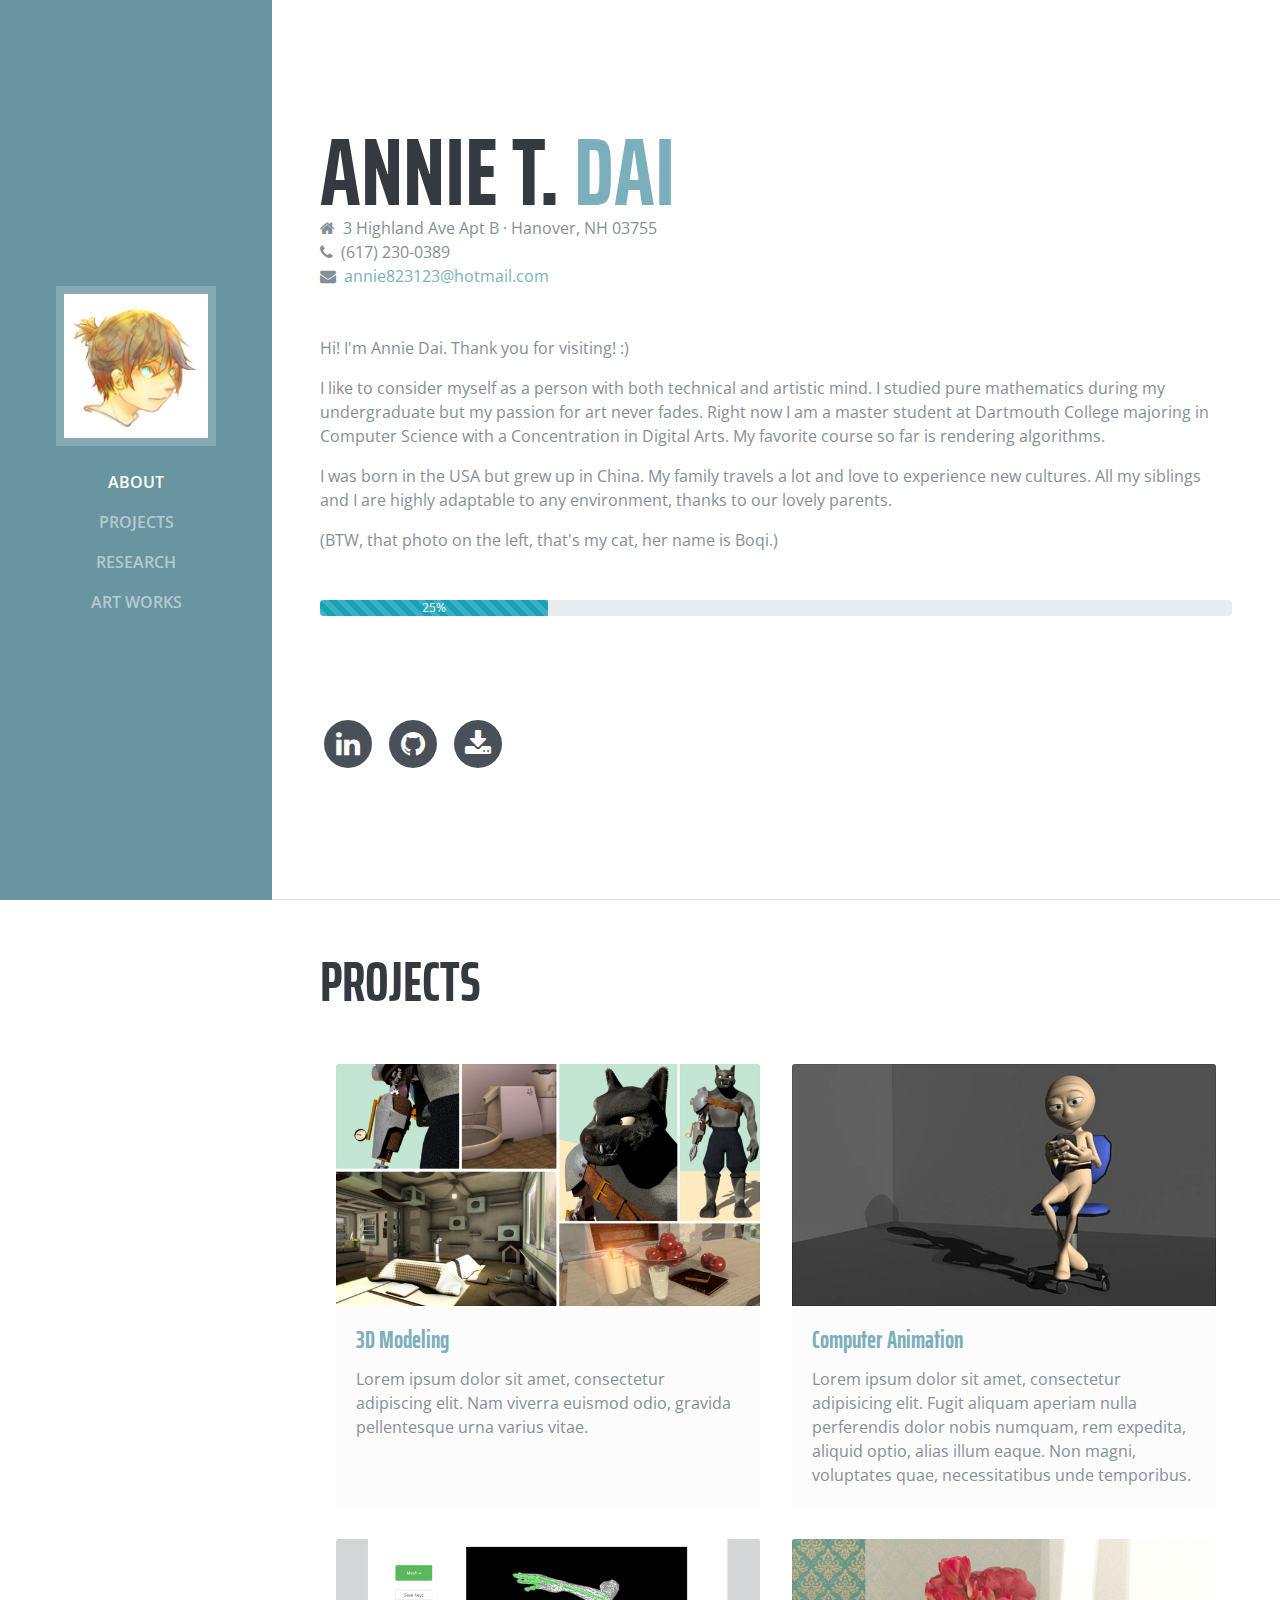
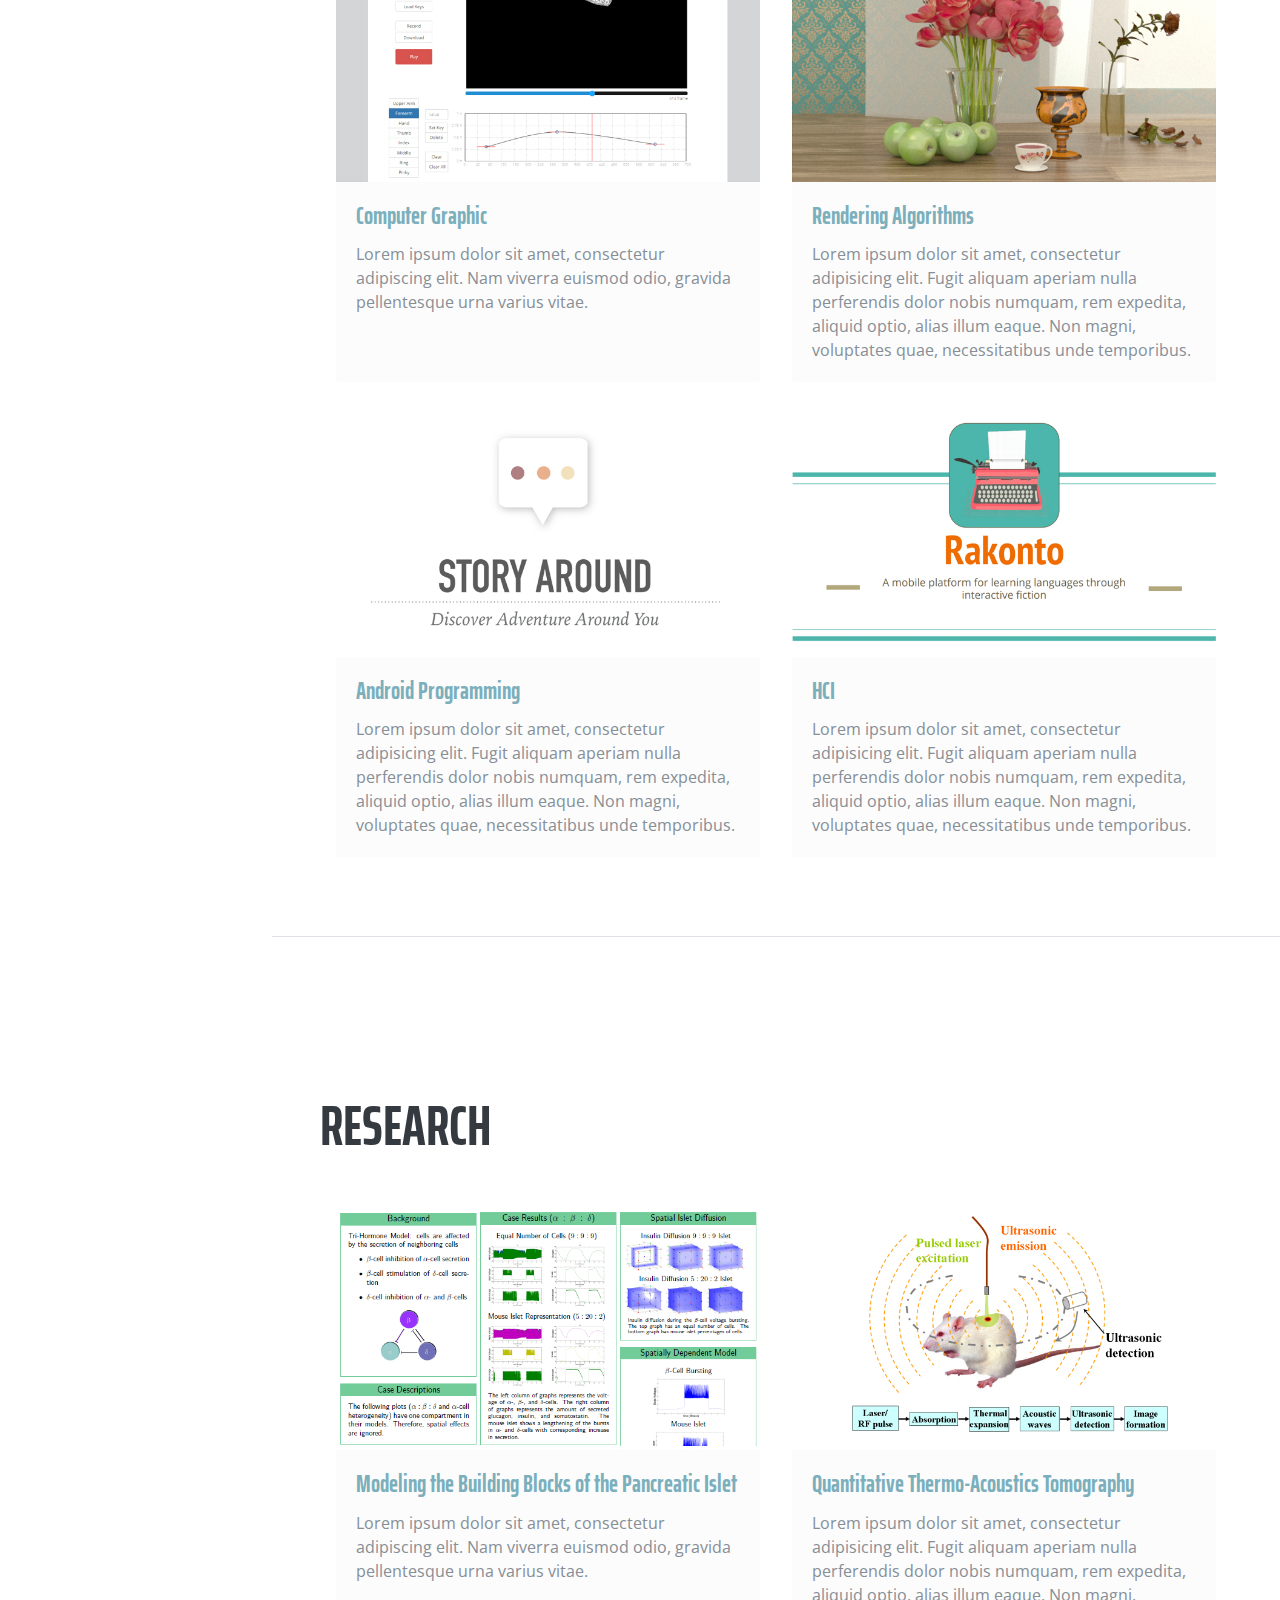
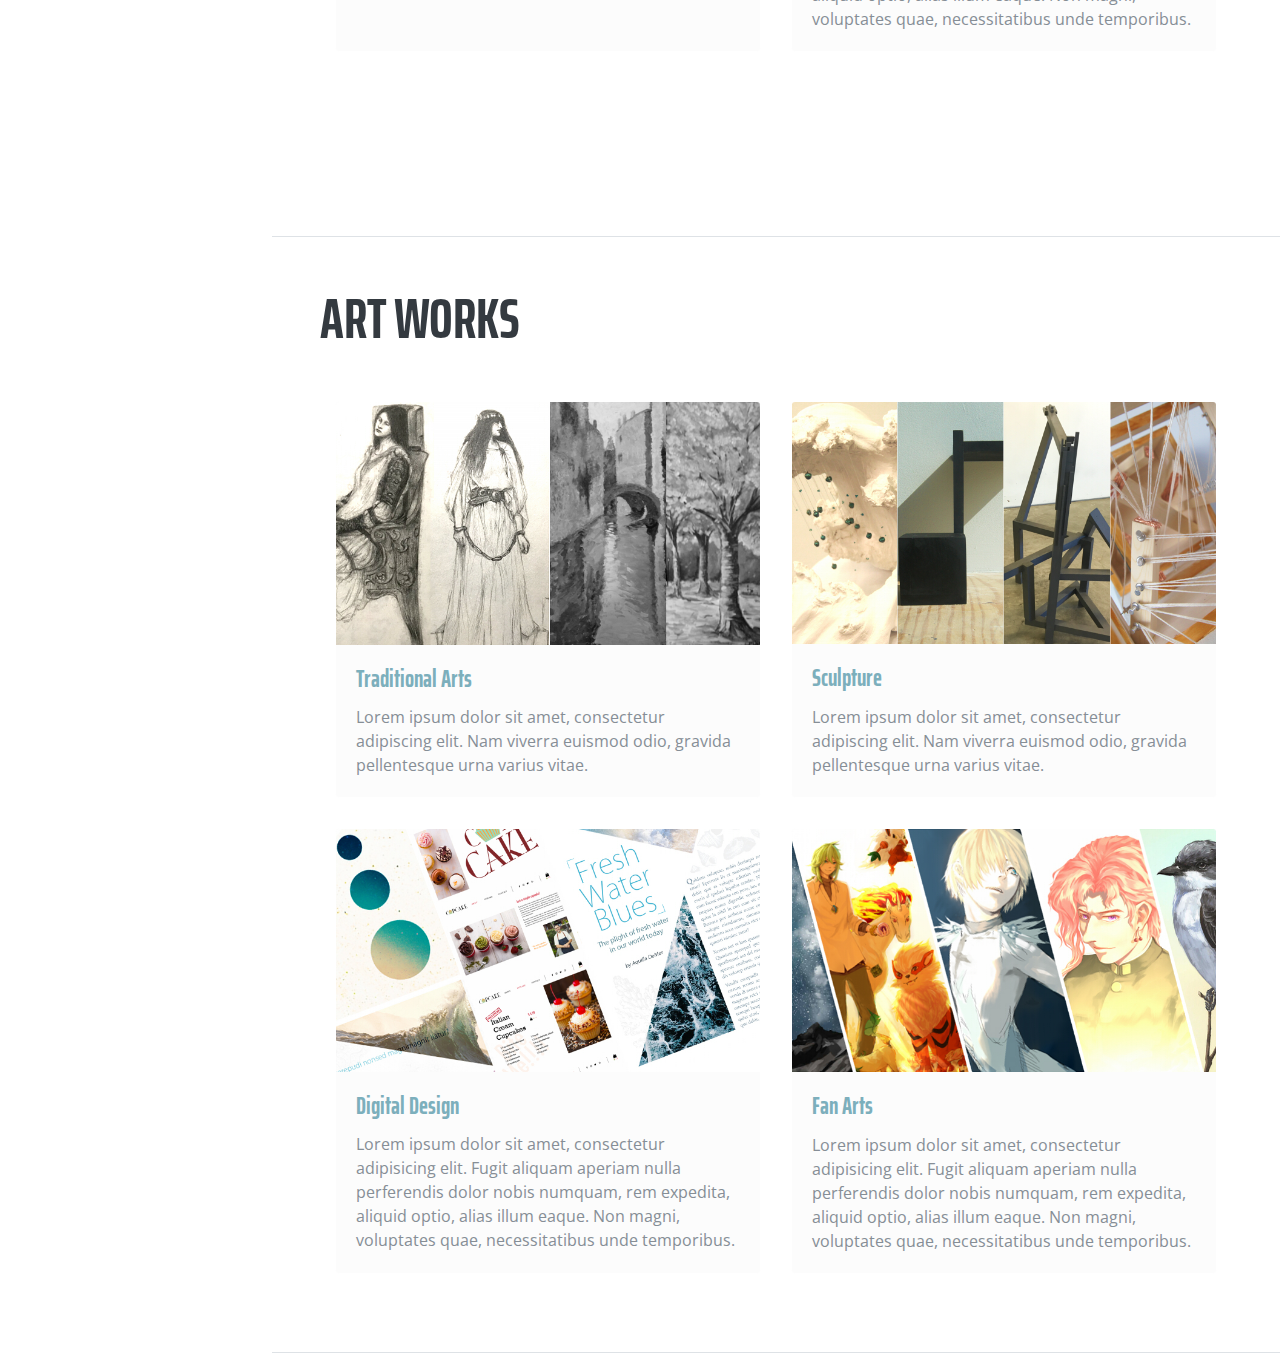
==== index.html @ 5b13e9e4 "self introduction" ====
<!DOCTYPE html>
<html lang="en">

  <head>

    <meta charset="utf-8">
    <meta name="viewport" content="width=device-width, initial-scale=1, shrink-to-fit=no">
    <meta name="description" content="">
    <meta name="author" content="">

    <title>Annie Tu Dai</title>

    <!-- Bootstrap core CSS -->
    <link href="vendor/bootstrap/css/bootstrap.min.css" rel="stylesheet">

    <!-- Custom fonts for this template -->
    <link href="https://fonts.googleapis.com/css?family=Saira+Extra+Condensed:100,200,300,400,500,600,700,800,900" rel="stylesheet">
    <link href="https://fonts.googleapis.com/css?family=Open+Sans:300,300i,400,400i,600,600i,700,700i,800,800i" rel="stylesheet">
    <link href="vendor/font-awesome/css/font-awesome.min.css" rel="stylesheet">
    <link href="vendor/devicons/css/devicons.min.css" rel="stylesheet">
    <link href="vendor/simple-line-icons/css/simple-line-icons.css" rel="stylesheet">

    <!-- Custom styles for this template -->
    <link href="css/resume.css" rel="stylesheet">

  </head>

  <body id="page-top">



<!-- sidebar nav -->
<nav class="navbar navbar-expand-lg navbar-dark bg-primary fixed-top" id="sideNav">
  <a class="navbar-brand js-scroll-trigger" href="#page-top">
    <span class="d-block d-lg-none">start</span>
    <span class="d-none d-lg-block">
      <img class="img-fluid img-profile mx-auto mb-2" src="img/profile.jpg" alt="">
    </span>
  </a>
  <button class="navbar-toggler" type="button" data-toggle="collapse" data-target="#navbarSupportedContent" aria-controls="navbarSupportedContent" aria-expanded="false" aria-label="Toggle navigation">
    <span class="navbar-toggler-icon"></span>
  </button>
  <div class="collapse navbar-collapse" id="navbarSupportedContent">
    <ul class="navbar-nav">
      <li class="nav-item">
        <a class="nav-link js-scroll-trigger" href="#about">About</a>
      </li>
      <li class="nav-item">
        <a class="nav-link js-scroll-trigger" href="#projects">Projects</a>
      </li>
      <li class="nav-item">
        <a class="nav-link js-scroll-trigger" href="#research">Research</a>
      </li>
      <li class="nav-item">
        <a class="nav-link js-scroll-trigger" href="#art">Art Works</a>
      </li>
    </ul>
  </div>
</nav>
<!-- sidebar nav END-->

<!-- main content -->
<div class="container-fluid p-0">

<!-- section 1: about  -->
  <section class="resume-section p-3 p-lg-5 d-flex d-column" id="about">
    <div class="my-auto">
      <h1 class="mb-0">ANNIE T.
        <span class="text-primary">DAI</span>
      </h1>
      <div class="mb-5">
        <div><span class="fa fa-home"></span>   &nbsp;<span>3 Highland Ave Apt B · Hanover, NH 03755</span></div>
        <div><span class="fa fa-phone"></span>   &nbsp;<span>(617) 230-0389</span></div>
        <div><span class="fa fa-envelope"></span>   &nbsp;<a href="mailto:annie823123@hotmail.com">annie823123@hotmail.com</a></div>
      </div>
      <p >
        Hi! I'm Annie Dai. Thank you for visiting! :)
      </p>
      <p >
        I like to consider myself as a person with both technical and artistic mind.  I studied pure mathematics during my undergraduate but my passion for art never fades. Right now I am a master student at Dartmouth College majoring in Computer Science with a Concentration in Digital Arts. My favorite course so far is rendering algorithms.
      </p>
      <p >
        I was born in the USA but grew up in China. My family travels a lot and love to experience new cultures. All my siblings and I are highly adaptable to any environment, thanks to our lovely parents. 
      </p>
      <p class="mb-5">
        (BTW, that photo on the left, that's my cat, her name is Boqi.)
      </p>

      <div class="progress" style="margin-bottom: 100px;">
          <div class="progress-bar bg-info progress-bar-striped" role="progressbar" style="width: 25%;" aria-valuenow="25" aria-valuemin="0" aria-valuemax="100">25%</div>
      </div>

      <ul class="list-inline list-social-icons mb-0">

        <li class="list-inline-item">
          <a href="https://www.linkedin.com/in/annie823">
            <span class="fa-stack fa-lg">
              <i class="fa fa-circle fa-stack-2x"></i>
              <i class="fa fa-linkedin fa-stack-1x fa-inverse"></i>
            </span>
          </a>
        </li>

        <li class="list-inline-item">
          <a href="https://github.com/annie823">
            <span class="fa-stack fa-lg">
              <i class="fa fa-circle fa-stack-2x"></i>
              <i class="fa fa-github fa-stack-1x fa-inverse"></i>
            </span>
          </a>
        </li>

        <li class="list-inline-item">
          <a href="file/resume.pdf">
            <span class="fa-stack fa-lg">
              <i class="fa fa-circle fa-stack-2x"></i>
              <i class="fa fa-download fa-stack-1x fa-inverse"></i>
            </span>
          </a>
        </li>

      </ul>
    </div>
  </section>
<!-- section 1: about END -->







<!-- section 2: projects -->
  <section class="resume-section p-3 p-lg-5 d-flex flex-column" id="projects">
    <div class="my-auto">
      <h2 class="mb-5">PROJECTS</h2>

        <!-- Page Content -->
        <div class="container">
          <div class="row">

            <div class="col-lg-6 portfolio-item">
              <div class="card h-100">
                <a href="#"><img class="card-img-top" src="img/project1.jpg" alt=""></a>
                <div class="card-body">
                  <h4 class="card-title">
                    <a href="#">3D Modeling</a>
                  </h4>
                  <p class="card-text">Lorem ipsum dolor sit amet, consectetur adipiscing elit. Nam viverra euismod odio, gravida pellentesque urna varius vitae.</p>
                </div>
              </div>
            </div>

            <div class="col-lg-6 portfolio-item">
              <div class="card h-100">
                <a href="#"><img class="card-img-top" src="img/project2.jpg" alt=""></a>
                <div class="card-body">
                  <h4 class="card-title">
                    <a href="#">Computer Animation</a>
                  </h4>
                  <p class="card-text">Lorem ipsum dolor sit amet, consectetur adipisicing elit. Fugit aliquam aperiam nulla perferendis dolor nobis numquam, rem expedita, aliquid optio, alias illum eaque. Non magni, voluptates quae, necessitatibus unde temporibus.</p>
                </div>
              </div>
            </div>

            <div class="col-lg-6 portfolio-item">
              <div class="card h-100">
                <a href="#"><img class="card-img-top" src="img/project3.jpg" alt=""></a>
                <div class="card-body">
                  <h4 class="card-title">
                    <a href="#">Computer Graphic</a>
                  </h4>
                  <p class="card-text">Lorem ipsum dolor sit amet, consectetur adipiscing elit. Nam viverra euismod odio, gravida pellentesque urna varius vitae.</p>
                </div>
              </div>
            </div>

            <div class="col-lg-6 portfolio-item">
              <div class="card h-100">
                <a href="#"><img class="card-img-top" src="img/project4.jpg" alt=""></a>
                <div class="card-body">
                  <h4 class="card-title">
                    <a href="#">Rendering Algorithms</a>
                  </h4>
                  <p class="card-text">Lorem ipsum dolor sit amet, consectetur adipisicing elit. Fugit aliquam aperiam nulla perferendis dolor nobis numquam, rem expedita, aliquid optio, alias illum eaque. Non magni, voluptates quae, necessitatibus unde temporibus.</p>
                </div>
              </div>
            </div>


            <div class="col-lg-6 portfolio-item">
              <div class="card h-100">
                <a href="#"><img class="card-img-top" src="img/project5.jpg" alt=""></a>
                <div class="card-body">
                  <h4 class="card-title">
                    <a href="#">Android Programming</a>
                  </h4>
                  <p class="card-text">Lorem ipsum dolor sit amet, consectetur adipisicing elit. Fugit aliquam aperiam nulla perferendis dolor nobis numquam, rem expedita, aliquid optio, alias illum eaque. Non magni, voluptates quae, necessitatibus unde temporibus.</p>
                </div>
              </div>
            </div>

            <div class="col-lg-6 portfolio-item">
              <div class="card h-100">
                <a href="#"><img class="card-img-top" src="img/project6.jpg" alt=""></a>
                <div class="card-body">
                  <h4 class="card-title">
                    <a href="#">HCI</a>
                  </h4>
                  <p class="card-text">Lorem ipsum dolor sit amet, consectetur adipisicing elit. Fugit aliquam aperiam nulla perferendis dolor nobis numquam, rem expedita, aliquid optio, alias illum eaque. Non magni, voluptates quae, necessitatibus unde temporibus.</p>
                </div>
              </div>
            </div>


          </div>
          <!-- /.row -->
        </div>
        <!-- /.container -->

    </div>
  </section>
<!-- section 2: projects END -->








<!-- section 3: research -->
  <section class="resume-section p-3 p-lg-5 d-flex flex-column" id="research">
    <div class="my-auto">
      <h2 class="mb-5">RESEARCH</h2>

        <!-- Page Content -->
        <div class="container">
          <div class="row">

            <div class="col-lg-6 portfolio-item">
              <div class="card h-100">
                <a href="#"><img class="card-img-top" src="img/research1.jpg" alt=""></a>
                <div class="card-body">
                  <h4 class="card-title">
                    <a href="#">Modeling the Building Blocks of the Pancreatic Islet</a>
                  </h4>
                  <p class="card-text">Lorem ipsum dolor sit amet, consectetur adipiscing elit. Nam viverra euismod odio, gravida pellentesque urna varius vitae.</p>
                </div>
              </div>
            </div>

            <div class="col-lg-6 portfolio-item">
              <div class="card h-100">
                <a href="#"><img class="card-img-top" src="img/research2.jpg" alt=""></a>
                <div class="card-body">
                  <h4 class="card-title">
                    <a href="#">Quantitative Thermo-Acoustics Tomography</a>
                  </h4>
                  <p class="card-text">Lorem ipsum dolor sit amet, consectetur adipisicing elit. Fugit aliquam aperiam nulla perferendis dolor nobis numquam, rem expedita, aliquid optio, alias illum eaque. Non magni, voluptates quae, necessitatibus unde temporibus.</p>
                </div>
              </div>
            </div>

          </div>
          <!-- /.row -->
        </div>
        <!-- /.container -->

    </div>
  </section>
<!-- section 3: research END -->




<!-- section 4: art -->
  <section class="resume-section p-3 p-lg-5 d-flex flex-column" id="art">
    <div class="my-auto">
      <h2 class="mb-5">ART WORKS</h2>

        <!-- Page Content -->
        <div class="container">
          <div class="row">

            <div class="col-lg-6 portfolio-item">
              <div class="card h-100">
                <a href="#"><img class="card-img-top" src="img/art1.jpg" alt=""></a>
                <div class="card-body">
                  <h4 class="card-title">
                    <a href="#">Traditional Arts</a>
                  </h4>
                  <p class="card-text">Lorem ipsum dolor sit amet, consectetur adipiscing elit. Nam viverra euismod odio, gravida pellentesque urna varius vitae.</p>
                </div>
              </div>
            </div>

            <div class="col-lg-6 portfolio-item">
              <div class="card h-100">
                <a href="#"><img class="card-img-top" src="img/art2.jpg" alt=""></a>
                <div class="card-body">
                  <h4 class="card-title">
                    <a href="#">Sculpture</a>
                  </h4>
                  <p class="card-text">Lorem ipsum dolor sit amet, consectetur adipiscing elit. Nam viverra euismod odio, gravida pellentesque urna varius vitae.</p>
                </div>
              </div>
            </div>

            <div class="col-lg-6 portfolio-item">
              <div class="card h-100">
                <a href="#"><img class="card-img-top" src="img/art3.jpg" alt=""></a>
                <div class="card-body">
                  <h4 class="card-title">
                    <a href="#">Digital Design</a>
                  </h4>
                  <p class="card-text">Lorem ipsum dolor sit amet, consectetur adipisicing elit. Fugit aliquam aperiam nulla perferendis dolor nobis numquam, rem expedita, aliquid optio, alias illum eaque. Non magni, voluptates quae, necessitatibus unde temporibus.</p>
                </div>
              </div>
            </div>

            <div class="col-lg-6 portfolio-item">
              <div class="card h-100">
                <a href="#"><img class="card-img-top" src="img/art4.jpg" alt=""></a>
                <div class="card-body">
                  <h4 class="card-title">
                    <a href="#">Fan Arts</a>
                  </h4>
                  <p class="card-text">Lorem ipsum dolor sit amet, consectetur adipisicing elit. Fugit aliquam aperiam nulla perferendis dolor nobis numquam, rem expedita, aliquid optio, alias illum eaque. Non magni, voluptates quae, necessitatibus unde temporibus.</p>
                </div>
              </div>
            </div>

          </div>
          <!-- /.row -->
        </div>
        <!-- /.container -->

    </div>
  </section>
<!-- section 4: art END -->






</div>
<!-- main content END -->

<!-- Bootstrap core JavaScript -->
<script src="vendor/jquery/jquery.min.js"></script>
<script src="vendor/bootstrap/js/bootstrap.bundle.min.js"></script>

<!-- Plugin JavaScript -->
<script src="vendor/jquery-easing/jquery.easing.min.js"></script>

<!-- Custom scripts for this template -->
<script src="js/resume.js"></script>

</body>

</html>
---- vendor/devicons/css/devicons.min.css ----
/*!
 *  Devicons 1.8.0 made by Theodore Vorillas / http://vorillaz.com 
 */
@font-face{font-family:devicons;src:url(../fonts/devicons.eot?xqxft6);src:url(../fonts/devicons.eot?#iefixxqxft6) format("embedded-opentype"),url(../fonts/devicons.woff?xqxft6) format("woff"),url(../fonts/devicons.ttf?xqxft6) format("truetype"),url(../fonts/devicons.svg?xqxft6#devicons) format("svg");font-weight:400;font-style:normal}.devicons{font-family:devicons;speak:none;font-style:normal;font-weight:400;font-variant:normal;text-transform:none;line-height:1;-webkit-font-smoothing:antialiased;-moz-osx-font-smoothing:grayscale}.devicons-git:before{content:"\e602"}.devicons-git_compare:before{content:"\e628"}.devicons-git_branch:before{content:"\e625"}.devicons-git_commit:before{content:"\e629"}.devicons-git_pull_request:before{content:"\e626"}.devicons-git_merge:before{content:"\e627"}.devicons-bitbucket:before{content:"\e603"}.devicons-github_alt:before{content:"\e608"}.devicons-github_badge:before{content:"\e609"}.devicons-github:before{content:"\e60a"}.devicons-github_full:before{content:"\e617"}.devicons-java:before{content:"\e638"}.devicons-ruby:before{content:"\e639"}.devicons-scala:before{content:"\e637"}.devicons-python:before{content:"\e63c"}.devicons-go:before{content:"\e624"}.devicons-ruby_on_rails:before{content:"\e63b"}.devicons-django:before{content:"\e61d"}.devicons-markdown:before{content:"\e63e"}.devicons-php:before{content:"\e63d"}.devicons-mysql:before{content:"\e604"}.devicons-streamline:before{content:"\e605"}.devicons-database:before{content:"\e606"}.devicons-laravel:before{content:"\e63f"}.devicons-javascript:before{content:"\e64e"}.devicons-angular:before{content:"\e653"}.devicons-backbone:before{content:"\e652"}.devicons-coffeescript:before{content:"\e651"}.devicons-jquery:before{content:"\e650"}.devicons-modernizr:before{content:"\e620"}.devicons-jquery_ui:before{content:"\e654"}.devicons-ember:before{content:"\e61b"}.devicons-dojo:before{content:"\e61c"}.devicons-nodejs:before{content:"\e619"}.devicons-nodejs_small:before{content:"\e618"}.devicons-javascript_shield:before{content:"\e64f"}.devicons-bootstrap:before{content:"\e647"}.devicons-sass:before{content:"\e64b"}.devicons-css3_full:before{content:"\e64a"}.devicons-css3:before{content:"\e649"}.devicons-html5:before{content:"\e636"}.devicons-html5_multimedia:before{content:"\e632"}.devicons-html5_device_access:before{content:"\e633"}.devicons-html5_3d_effects:before{content:"\e635"}.devicons-html5_connectivity:before{content:"\e634"}.devicons-ghost_small:before{content:"\e614"}.devicons-ghost:before{content:"\e61f"}.devicons-magento:before{content:"\e640"}.devicons-joomla:before{content:"\e641"}.devicons-jekyll_small:before{content:"\e60d"}.devicons-drupal:before{content:"\e642"}.devicons-wordpress:before{content:"\e60b"}.devicons-grunt:before{content:"\e64c"}.devicons-bower:before{content:"\e64d"}.devicons-npm:before{content:"\e61e"}.devicons-yahoo_small:before{content:"\e62b"}.devicons-yahoo:before{content:"\e615"}.devicons-bing_small:before{content:"\e600"}.devicons-windows:before{content:"\e60f"}.devicons-linux:before{content:"\e612"}.devicons-ubuntu:before{content:"\e63a"}.devicons-android:before{content:"\e60e"}.devicons-apple:before{content:"\e611"}.devicons-appstore:before{content:"\e613"}.devicons-phonegap:before{content:"\e630"}.devicons-blackberry:before{content:"\e623"}.devicons-stackoverflow:before{content:"\e610"}.devicons-techcrunch:before{content:"\e62c"}.devicons-codrops:before{content:"\e62f"}.devicons-css_tricks:before{content:"\e601"}.devicons-smashing_magazine:before{content:"\e62d"}.devicons-netmagazine:before{content:"\e62e"}.devicons-codepen:before{content:"\e616"}.devicons-cssdeck:before{content:"\e62a"}.devicons-hackernews:before{content:"\e61a"}.devicons-dropbox:before{content:"\e607"}.devicons-google_drive:before{content:"\e631"}.devicons-visualstudio:before{content:"\e60c"}.devicons-unity_small:before{content:"\e621"}.devicons-raspberry_pi:before{content:"\e622"}.devicons-chrome:before{content:"\e643"}.devicons-ie:before{content:"\e644"}.devicons-firefox:before{content:"\e645"}.devicons-opera:before{content:"\e646"}.devicons-safari:before{content:"\e648"}.devicons-swift:before{content:"\e655"}.devicons-symfony:before{content:"\e656"}.devicons-symfony_badge:before{content:"\e657"}.devicons-less:before{content:"\e658"}.devicons-stylus:before{content:"\e659"}.devicons-trello:before{content:"\e65a"}.devicons-atlassian:before{content:"\e65b"}.devicons-jira:before{content:"\e65c"}.devicons-envato:before{content:"\e65d"}.devicons-snap_svg:before{content:"\e65e"}.devicons-raphael:before{content:"\e65f"}.devicons-google_analytics:before{content:"\e660"}.devicons-compass:before{content:"\e661"}.devicons-onedrive:before{content:"\e662"}.devicons-gulp:before{content:"\e663"}.devicons-atom:before{content:"\e664"}.devicons-cisco:before{content:"\e665"}.devicons-nancy:before{content:"\e666"}.devicons-clojure:before{content:"\e668"}.devicons-clojure_alt:before{content:"\e66a"}.devicons-perl:before{content:"\e669"}.devicons-celluloid:before{content:"\e66b"}.devicons-w3c:before{content:"\e66c"}.devicons-redis:before{content:"\e66d"}.devicons-postgresql:before{content:"\e66e"}.devicons-webplatform:before{content:"\e66f"}.devicons-jenkins:before{content:"\e667"}.devicons-requirejs:before{content:"\e670"}.devicons-opensource:before{content:"\e671"}.devicons-typo3:before{content:"\e672"}.devicons-uikit:before{content:"\e673"}.devicons-doctrine:before{content:"\e674"}.devicons-groovy:before{content:"\e675"}.devicons-nginx:before{content:"\e676"}.devicons-haskell:before{content:"\e677"}.devicons-zend:before{content:"\e678"}.devicons-gnu:before{content:"\e679"}.devicons-yeoman:before{content:"\e67a"}.devicons-heroku:before{content:"\e67b"}.devicons-debian:before{content:"\e67d"}.devicons-travis:before{content:"\e67e"}.devicons-dotnet:before{content:"\e67f"}.devicons-codeigniter:before{content:"\e680"}.devicons-javascript_badge:before{content:"\e681"}.devicons-yii:before{content:"\e682"}.devicons-msql_server:before{content:"\e67c"}.devicons-composer:before{content:"\e683"}.devicons-krakenjs_badge:before{content:"\e684"}.devicons-krakenjs:before{content:"\e685"}.devicons-mozilla:before{content:"\e686"}.devicons-firebase:before{content:"\e687"}.devicons-sizzlejs:before{content:"\e688"}.devicons-creativecommons:before{content:"\e689"}.devicons-creativecommons_badge:before{content:"\e68a"}.devicons-mitlicence:before{content:"\e68b"}.devicons-senchatouch:before{content:"\e68c"}.devicons-bugsense:before{content:"\e68d"}.devicons-extjs:before{content:"\e68e"}.devicons-mootools_badge:before{content:"\e68f"}.devicons-mootools:before{content:"\e690"}.devicons-ruby_rough:before{content:"\e691"}.devicons-komodo:before{content:"\e692"}.devicons-coda:before{content:"\e693"}.devicons-bintray:before{content:"\e694"}.devicons-terminal:before{content:"\e695"}.devicons-code:before{content:"\e696"}.devicons-responsive:before{content:"\e697"}.devicons-dart:before{content:"\e698"}.devicons-aptana:before{content:"\e699"}.devicons-mailchimp:before{content:"\e69a"}.devicons-netbeans:before{content:"\e69b"}.devicons-dreamweaver:before{content:"\e69c"}.devicons-brackets:before{content:"\e69d"}.devicons-eclipse:before{content:"\e69e"}.devicons-cloud9:before{content:"\e69f"}.devicons-scrum:before{content:"\e6a0"}.devicons-prolog:before{content:"\e6a1"}.devicons-terminal_badge:before{content:"\e6a2"}.devicons-code_badge:before{content:"\e6a3"}.devicons-mongodb:before{content:"\e6a4"}.devicons-meteor:before{content:"\e6a5"}.devicons-meteorfull:before{content:"\e6a6"}.devicons-fsharp:before{content:"\e6a7"}.devicons-rust:before{content:"\e6a8"}.devicons-ionic:before{content:"\e6a9"}.devicons-sublime:before{content:"\e6aa"}.devicons-appcelerator:before{content:"\e6ab"}.devicons-asterisk:before{content:"\e6ac"}.devicons-aws:before{content:"\e6ad"}.devicons-digital-ocean:before{content:"\e6ae"}.devicons-dlang:before{content:"\e6af"}.devicons-docker:before{content:"\e6b0"}.devicons-erlang:before{content:"\e6b1"}.devicons-google-cloud-platform:before{content:"\e6b2"}.devicons-grails:before{content:"\e6b3"}.devicons-illustrator:before{content:"\e6b4"}.devicons-intellij:before{content:"\e6b5"}.devicons-materializecss:before{content:"\e6b6"}.devicons-openshift:before{content:"\e6b7"}.devicons-photoshop:before{content:"\e6b8"}.devicons-rackspace:before{content:"\e6b9"}.devicons-react:before{content:"\e6ba"}.devicons-redhat:before{content:"\e6bb"}.devicons-scriptcs:before{content:"\e6bc"}.devicons-sqllite:before{content:"\e6c4"}.devicons-vim:before{content:"\e6c5"}
---- vendor/simple-line-icons/css/simple-line-icons.css ----
@font-face {
  font-family: 'simple-line-icons';
  src: url('../fonts/Simple-Line-Icons.eot?v=2.4.0');
  src: url('../fonts/Simple-Line-Icons.eot?v=2.4.0#iefix') format('embedded-opentype'), url('../fonts/Simple-Line-Icons.woff2?v=2.4.0') format('woff2'), url('../fonts/Simple-Line-Icons.ttf?v=2.4.0') format('truetype'), url('../fonts/Simple-Line-Icons.woff?v=2.4.0') format('woff'), url('../fonts/Simple-Line-Icons.svg?v=2.4.0#simple-line-icons') format('svg');
  font-weight: normal;
  font-style: normal;
}
/*
 Use the following CSS code if you want to have a class per icon.
 Instead of a list of all class selectors, you can use the generic [class*="icon-"] selector, but it's slower:
*/
.icon-user,
.icon-people,
.icon-user-female,
.icon-user-follow,
.icon-user-following,
.icon-user-unfollow,
.icon-login,
.icon-logout,
.icon-emotsmile,
.icon-phone,
.icon-call-end,
.icon-call-in,
.icon-call-out,
.icon-map,
.icon-location-pin,
.icon-direction,
.icon-directions,
.icon-compass,
.icon-layers,
.icon-menu,
.icon-list,
.icon-options-vertical,
.icon-options,
.icon-arrow-down,
.icon-arrow-left,
.icon-arrow-right,
.icon-arrow-up,
.icon-arrow-up-circle,
.icon-arrow-left-circle,
.icon-arrow-right-circle,
.icon-arrow-down-circle,
.icon-check,
.icon-clock,
.icon-plus,
.icon-minus,
.icon-close,
.icon-event,
.icon-exclamation,
.icon-organization,
.icon-trophy,
.icon-screen-smartphone,
.icon-screen-desktop,
.icon-plane,
.icon-notebook,
.icon-mustache,
.icon-mouse,
.icon-magnet,
.icon-energy,
.icon-disc,
.icon-cursor,
.icon-cursor-move,
.icon-crop,
.icon-chemistry,
.icon-speedometer,
.icon-shield,
.icon-screen-tablet,
.icon-magic-wand,
.icon-hourglass,
.icon-graduation,
.icon-ghost,
.icon-game-controller,
.icon-fire,
.icon-eyeglass,
.icon-envelope-open,
.icon-envelope-letter,
.icon-bell,
.icon-badge,
.icon-anchor,
.icon-wallet,
.icon-vector,
.icon-speech,
.icon-puzzle,
.icon-printer,
.icon-present,
.icon-playlist,
.icon-pin,
.icon-picture,
.icon-handbag,
.icon-globe-alt,
.icon-globe,
.icon-folder-alt,
.icon-folder,
.icon-film,
.icon-feed,
.icon-drop,
.icon-drawer,
.icon-docs,
.icon-doc,
.icon-diamond,
.icon-cup,
.icon-calculator,
.icon-bubbles,
.icon-briefcase,
.icon-book-open,
.icon-basket-loaded,
.icon-basket,
.icon-bag,
.icon-action-undo,
.icon-action-redo,
.icon-wrench,
.icon-umbrella,
.icon-trash,
.icon-tag,
.icon-support,
.icon-frame,
.icon-size-fullscreen,
.icon-size-actual,
.icon-shuffle,
.icon-share-alt,
.icon-share,
.icon-rocket,
.icon-question,
.icon-pie-chart,
.icon-pencil,
.icon-note,
.icon-loop,
.icon-home,
.icon-grid,
.icon-graph,
.icon-microphone,
.icon-music-tone-alt,
.icon-music-tone,
.icon-earphones-alt,
.icon-earphones,
.icon-equalizer,
.icon-like,
.icon-dislike,
.icon-control-start,
.icon-control-rewind,
.icon-control-play,
.icon-control-pause,
.icon-control-forward,
.icon-control-end,
.icon-volume-1,
.icon-volume-2,
.icon-volume-off,
.icon-calendar,
.icon-bulb,
.icon-chart,
.icon-ban,
.icon-bubble,
.icon-camrecorder,
.icon-camera,
.icon-cloud-download,
.icon-cloud-upload,
.icon-envelope,
.icon-eye,
.icon-flag,
.icon-heart,
.icon-info,
.icon-key,
.icon-link,
.icon-lock,
.icon-lock-open,
.icon-magnifier,
.icon-magnifier-add,
.icon-magnifier-remove,
.icon-paper-clip,
.icon-paper-plane,
.icon-power,
.icon-refresh,
.icon-reload,
.icon-settings,
.icon-star,
.icon-symbol-female,
.icon-symbol-male,
.icon-target,
.icon-credit-card,
.icon-paypal,
.icon-social-tumblr,
.icon-social-twitter,
.icon-social-facebook,
.icon-social-instagram,
.icon-social-linkedin,
.icon-social-pinterest,
.icon-social-github,
.icon-social-google,
.icon-social-reddit,
.icon-social-skype,
.icon-social-dribbble,
.icon-social-behance,
.icon-social-foursqare,
.icon-social-soundcloud,
.icon-social-spotify,
.icon-social-stumbleupon,
.icon-social-youtube,
.icon-social-dropbox,
.icon-social-vkontakte,
.icon-social-steam {
  font-family: 'simple-line-icons';
  speak: none;
  font-style: normal;
  font-weight: normal;
  font-variant: normal;
  text-transform: none;
  line-height: 1;
  /* Better Font Rendering =========== */
  -webkit-font-smoothing: antialiased;
  -moz-osx-font-smoothing: grayscale;
}
.icon-user:before {
  content: "\e005";
}
.icon-people:before {
  content: "\e001";
}
.icon-user-female:before {
  content: "\e000";
}
.icon-user-follow:before {
  content: "\e002";
}
.icon-user-following:before {
  content: "\e003";
}
.icon-user-unfollow:before {
  content: "\e004";
}
.icon-login:before {
  content: "\e066";
}
.icon-logout:before {
  content: "\e065";
}
.icon-emotsmile:before {
  content: "\e021";
}
.icon-phone:before {
  content: "\e600";
}
.icon-call-end:before {
  content: "\e048";
}
.icon-call-in:before {
  content: "\e047";
}
.icon-call-out:before {
  content: "\e046";
}
.icon-map:before {
  content: "\e033";
}
.icon-location-pin:before {
  content: "\e096";
}
.icon-direction:before {
  content: "\e042";
}
.icon-directions:before {
  content: "\e041";
}
.icon-compass:before {
  content: "\e045";
}
.icon-layers:before {
  content: "\e034";
}
.icon-menu:before {
  content: "\e601";
}
.icon-list:before {
  content: "\e067";
}
.icon-options-vertical:before {
  content: "\e602";
}
.icon-options:before {
  content: "\e603";
}
.icon-arrow-down:before {
  content: "\e604";
}
.icon-arrow-left:before {
  content: "\e605";
}
.icon-arrow-right:before {
  content: "\e606";
}
.icon-arrow-up:before {
  content: "\e607";
}
.icon-arrow-up-circle:before {
  content: "\e078";
}
.icon-arrow-left-circle:before {
  content: "\e07a";
}
.icon-arrow-right-circle:before {
  content: "\e079";
}
.icon-arrow-down-circle:before {
  content: "\e07b";
}
.icon-check:before {
  content: "\e080";
}
.icon-clock:before {
  content: "\e081";
}
.icon-plus:before {
  content: "\e095";
}
.icon-minus:before {
  content: "\e615";
}
.icon-close:before {
  content: "\e082";
}
.icon-event:before {
  content: "\e619";
}
.icon-exclamation:before {
  content: "\e617";
}
.icon-organization:before {
  content: "\e616";
}
.icon-trophy:before {
  content: "\e006";
}
.icon-screen-smartphone:before {
  content: "\e010";
}
.icon-screen-desktop:before {
  content: "\e011";
}
.icon-plane:before {
  content: "\e012";
}
.icon-notebook:before {
  content: "\e013";
}
.icon-mustache:before {
  content: "\e014";
}
.icon-mouse:before {
  content: "\e015";
}
.icon-magnet:before {
  content: "\e016";
}
.icon-energy:before {
  content: "\e020";
}
.icon-disc:before {
  content: "\e022";
}
.icon-cursor:before {
  content: "\e06e";
}
.icon-cursor-move:before {
  content: "\e023";
}
.icon-crop:before {
  content: "\e024";
}
.icon-chemistry:before {
  content: "\e026";
}
.icon-speedometer:before {
  content: "\e007";
}
.icon-shield:before {
  content: "\e00e";
}
.icon-screen-tablet:before {
  content: "\e00f";
}
.icon-magic-wand:before {
  content: "\e017";
}
.icon-hourglass:before {
  content: "\e018";
}
.icon-graduation:before {
  content: "\e019";
}
.icon-ghost:before {
  content: "\e01a";
}
.icon-game-controller:before {
  content: "\e01b";
}
.icon-fire:before {
  content: "\e01c";
}
.icon-eyeglass:before {
  content: "\e01d";
}
.icon-envelope-open:before {
  content: "\e01e";
}
.icon-envelope-letter:before {
  content: "\e01f";
}
.icon-bell:before {
  content: "\e027";
}
.icon-badge:before {
  content: "\e028";
}
.icon-anchor:before {
  content: "\e029";
}
.icon-wallet:before {
  content: "\e02a";
}
.icon-vector:before {
  content: "\e02b";
}
.icon-speech:before {
  content: "\e02c";
}
.icon-puzzle:before {
  content: "\e02d";
}
.icon-printer:before {
  content: "\e02e";
}
.icon-present:before {
  content: "\e02f";
}
.icon-playlist:before {
  content: "\e030";
}
.icon-pin:before {
  content: "\e031";
}
.icon-picture:before {
  content: "\e032";
}
.icon-handbag:before {
  content: "\e035";
}
.icon-globe-alt:before {
  content: "\e036";
}
.icon-globe:before {
  content: "\e037";
}
.icon-folder-alt:before {
  content: "\e039";
}
.icon-folder:before {
  content: "\e089";
}
.icon-film:before {
  content: "\e03a";
}
.icon-feed:before {
  content: "\e03b";
}
.icon-drop:before {
  content: "\e03e";
}
.icon-drawer:before {
  content: "\e03f";
}
.icon-docs:before {
  content: "\e040";
}
.icon-doc:before {
  content: "\e085";
}
.icon-diamond:before {
  content: "\e043";
}
.icon-cup:before {
  content: "\e044";
}
.icon-calculator:before {
  content: "\e049";
}
.icon-bubbles:before {
  content: "\e04a";
}
.icon-briefcase:before {
  content: "\e04b";
}
.icon-book-open:before {
  content: "\e04c";
}
.icon-basket-loaded:before {
  content: "\e04d";
}
.icon-basket:before {
  content: "\e04e";
}
.icon-bag:before {
  content: "\e04f";
}
.icon-action-undo:before {
  content: "\e050";
}
.icon-action-redo:before {
  content: "\e051";
}
.icon-wrench:before {
  content: "\e052";
}
.icon-umbrella:before {
  content: "\e053";
}
.icon-trash:before {
  content: "\e054";
}
.icon-tag:before {
  content: "\e055";
}
.icon-support:before {
  content: "\e056";
}
.icon-frame:before {
  content: "\e038";
}
.icon-size-fullscreen:before {
  content: "\e057";
}
.icon-size-actual:before {
  content: "\e058";
}
.icon-shuffle:before {
  content: "\e059";
}
.icon-share-alt:before {
  content: "\e05a";
}
.icon-share:before {
  content: "\e05b";
}
.icon-rocket:before {
  content: "\e05c";
}
.icon-question:before {
  content: "\e05d";
}
.icon-pie-chart:before {
  content: "\e05e";
}
.icon-pencil:before {
  content: "\e05f";
}
.icon-note:before {
  content: "\e060";
}
.icon-loop:before {
  content: "\e064";
}
.icon-home:before {
  content: "\e069";
}
.icon-grid:before {
  content: "\e06a";
}
.icon-graph:before {
  content: "\e06b";
}
.icon-microphone:before {
  content: "\e063";
}
.icon-music-tone-alt:before {
  content: "\e061";
}
.icon-music-tone:before {
  content: "\e062";
}
.icon-earphones-alt:before {
  content: "\e03c";
}
.icon-earphones:before {
  content: "\e03d";
}
.icon-equalizer:before {
  content: "\e06c";
}
.icon-like:before {
  content: "\e068";
}
.icon-dislike:before {
  content: "\e06d";
}
.icon-control-start:before {
  content: "\e06f";
}
.icon-control-rewind:before {
  content: "\e070";
}
.icon-control-play:before {
  content: "\e071";
}
.icon-control-pause:before {
  content: "\e072";
}
.icon-control-forward:before {
  content: "\e073";
}
.icon-control-end:before {
  content: "\e074";
}
.icon-volume-1:before {
  content: "\e09f";
}
.icon-volume-2:before {
  content: "\e0a0";
}
.icon-volume-off:before {
  content: "\e0a1";
}
.icon-calendar:before {
  content: "\e075";
}
.icon-bulb:before {
  content: "\e076";
}
.icon-chart:before {
  content: "\e077";
}
.icon-ban:before {
  content: "\e07c";
}
.icon-bubble:before {
  content: "\e07d";
}
.icon-camrecorder:before {
  content: "\e07e";
}
.icon-camera:before {
  content: "\e07f";
}
.icon-cloud-download:before {
  content: "\e083";
}
.icon-cloud-upload:before {
  content: "\e084";
}
.icon-envelope:before {
  content: "\e086";
}
.icon-eye:before {
  content: "\e087";
}
.icon-flag:before {
  content: "\e088";
}
.icon-heart:before {
  content: "\e08a";
}
.icon-info:before {
  content: "\e08b";
}
.icon-key:before {
  content: "\e08c";
}
.icon-link:before {
  content: "\e08d";
}
.icon-lock:before {
  content: "\e08e";
}
.icon-lock-open:before {
  content: "\e08f";
}
.icon-magnifier:before {
  content: "\e090";
}
.icon-magnifier-add:before {
  content: "\e091";
}
.icon-magnifier-remove:before {
  content: "\e092";
}
.icon-paper-clip:before {
  content: "\e093";
}
.icon-paper-plane:before {
  content: "\e094";
}
.icon-power:before {
  content: "\e097";
}
.icon-refresh:before {
  content: "\e098";
}
.icon-reload:before {
  content: "\e099";
}
.icon-settings:before {
  content: "\e09a";
}
.icon-star:before {
  content: "\e09b";
}
.icon-symbol-female:before {
  content: "\e09c";
}
.icon-symbol-male:before {
  content: "\e09d";
}
.icon-target:before {
  content: "\e09e";
}
.icon-credit-card:before {
  content: "\e025";
}
.icon-paypal:before {
  content: "\e608";
}
.icon-social-tumblr:before {
  content: "\e00a";
}
.icon-social-twitter:before {
  content: "\e009";
}
.icon-social-facebook:before {
  content: "\e00b";
}
.icon-social-instagram:before {
  content: "\e609";
}
.icon-social-linkedin:before {
  content: "\e60a";
}
.icon-social-pinterest:before {
  content: "\e60b";
}
.icon-social-github:before {
  content: "\e60c";
}
.icon-social-google:before {
  content: "\e60d";
}
.icon-social-reddit:before {
  content: "\e60e";
}
.icon-social-skype:before {
  content: "\e60f";
}
.icon-social-dribbble:before {
  content: "\e00d";
}
.icon-social-behance:before {
  content: "\e610";
}
.icon-social-foursqare:before {
  content: "\e611";
}
.icon-social-soundcloud:before {
  content: "\e612";
}
.icon-social-spotify:before {
  content: "\e613";
}
.icon-social-stumbleupon:before {
  content: "\e614";
}
.icon-social-youtube:before {
  content: "\e008";
}
.icon-social-dropbox:before {
  content: "\e00c";
}
.icon-social-vkontakte:before {
  content: "\e618";
}
.icon-social-steam:before {
  content: "\e620";
}
---- css/resume.css ----
/*!
 * Start Bootstrap - Resume v4.0.0-beta.2 (https://startbootstrap.com/template-overviews/resume)
 * Copyright 2013-2017 Start Bootstrap
 * Licensed under MIT (https://github.com/BlackrockDigital/startbootstrap-resume/blob/master/LICENSE)
 */
body {
  font-family: 'Open Sans', serif;
  padding-top: 54px;
  color: #868e96; }

@media (min-width: 992px) {
  body {
    padding-top: 0;
    padding-left: 17rem; } }

h1,
h2,
h3,
h4,
h5,
h6 {
  font-family: 'Saira Extra Condensed', serif;
  font-weight: 700;
  /*text-transform: uppercase;*/
  color: #343a40; }

h1 {
  font-size: 6rem;
  line-height: 5.5rem; }

h2 {
  font-size: 3.5rem; }

.subheading {
  text-transform: uppercase;
  font-weight: 500;
  font-family: 'Saira Extra Condensed', serif;
  font-size: 1.35rem; }

.list-social-icons a {
  color: #495057; }
  .list-social-icons a:hover {
    color: #7cafbc; }
  .list-social-icons a .fa-lg {
    font-size: 1.75rem; }

.list-icons {
  font-size: 3rem; }
  .list-icons .list-inline-item i:hover {
    color: #7cafbc; }

#sideNav .navbar-nav .nav-item .nav-link {
  font-weight: 600;
  text-transform: uppercase; }

@media (min-width: 992px) {
  #sideNav {
    text-align: center;
    position: fixed;
    top: 0;
    left: 0;
    display: flex;
    flex-direction: column;
    width: 17rem;
    height: 100vh; }
    #sideNav .navbar-brand {
      display: flex;
      margin: auto auto 0;
      padding: 0.5rem; }
      #sideNav .navbar-brand .img-profile {
        max-width: 10rem;
        max-height: 10rem;
        border: 0.5rem solid rgba(255, 255, 255, 0.2); }
    #sideNav .navbar-collapse {
      display: flex;
      align-items: flex-start;
      flex-grow: 0;
      width: 100%;
      margin-bottom: auto; }
      #sideNav .navbar-collapse .navbar-nav {
        flex-direction: column;
        width: 100%; }
        #sideNav .navbar-collapse .navbar-nav .nav-item {
          display: block; }
          #sideNav .navbar-collapse .navbar-nav .nav-item .nav-link {
            display: block; } }

section.resume-section {
  border-bottom: 1px solid #dee2e6;
  padding-top: 5rem !important;
  padding-bottom: 5rem !important; }
  section.resume-section .resume-item .resume-date {
    min-width: none; }

@media (min-width: 768px) {
  section.resume-section {
    min-height: 100vh; }
    section.resume-section .resume-item .resume-date {
      min-width: 18rem; } }

@media (min-width: 992px) {
  section.resume-section {
    padding-top: 3rem !important;
    padding-bottom: 3rem !important; } }

.bg-primary {
  background-color: #6895a0 !important; }

.text-primary {
  color: #7cafbc !important; }

a {
  color: #7cafbc; }
  a:hover, a:focus, a:active {
    color: #666666; }

.portfolio-item {
  margin-bottom: 30px; 
}


.card {
  /*border-radius: 0px !important;*/
  border: 1px solid rgba(255, 255, 255, 1);
  background-color: #fcfcfc;
}


.card-img-top {
  /*border-radius: 0px !important;*/
}
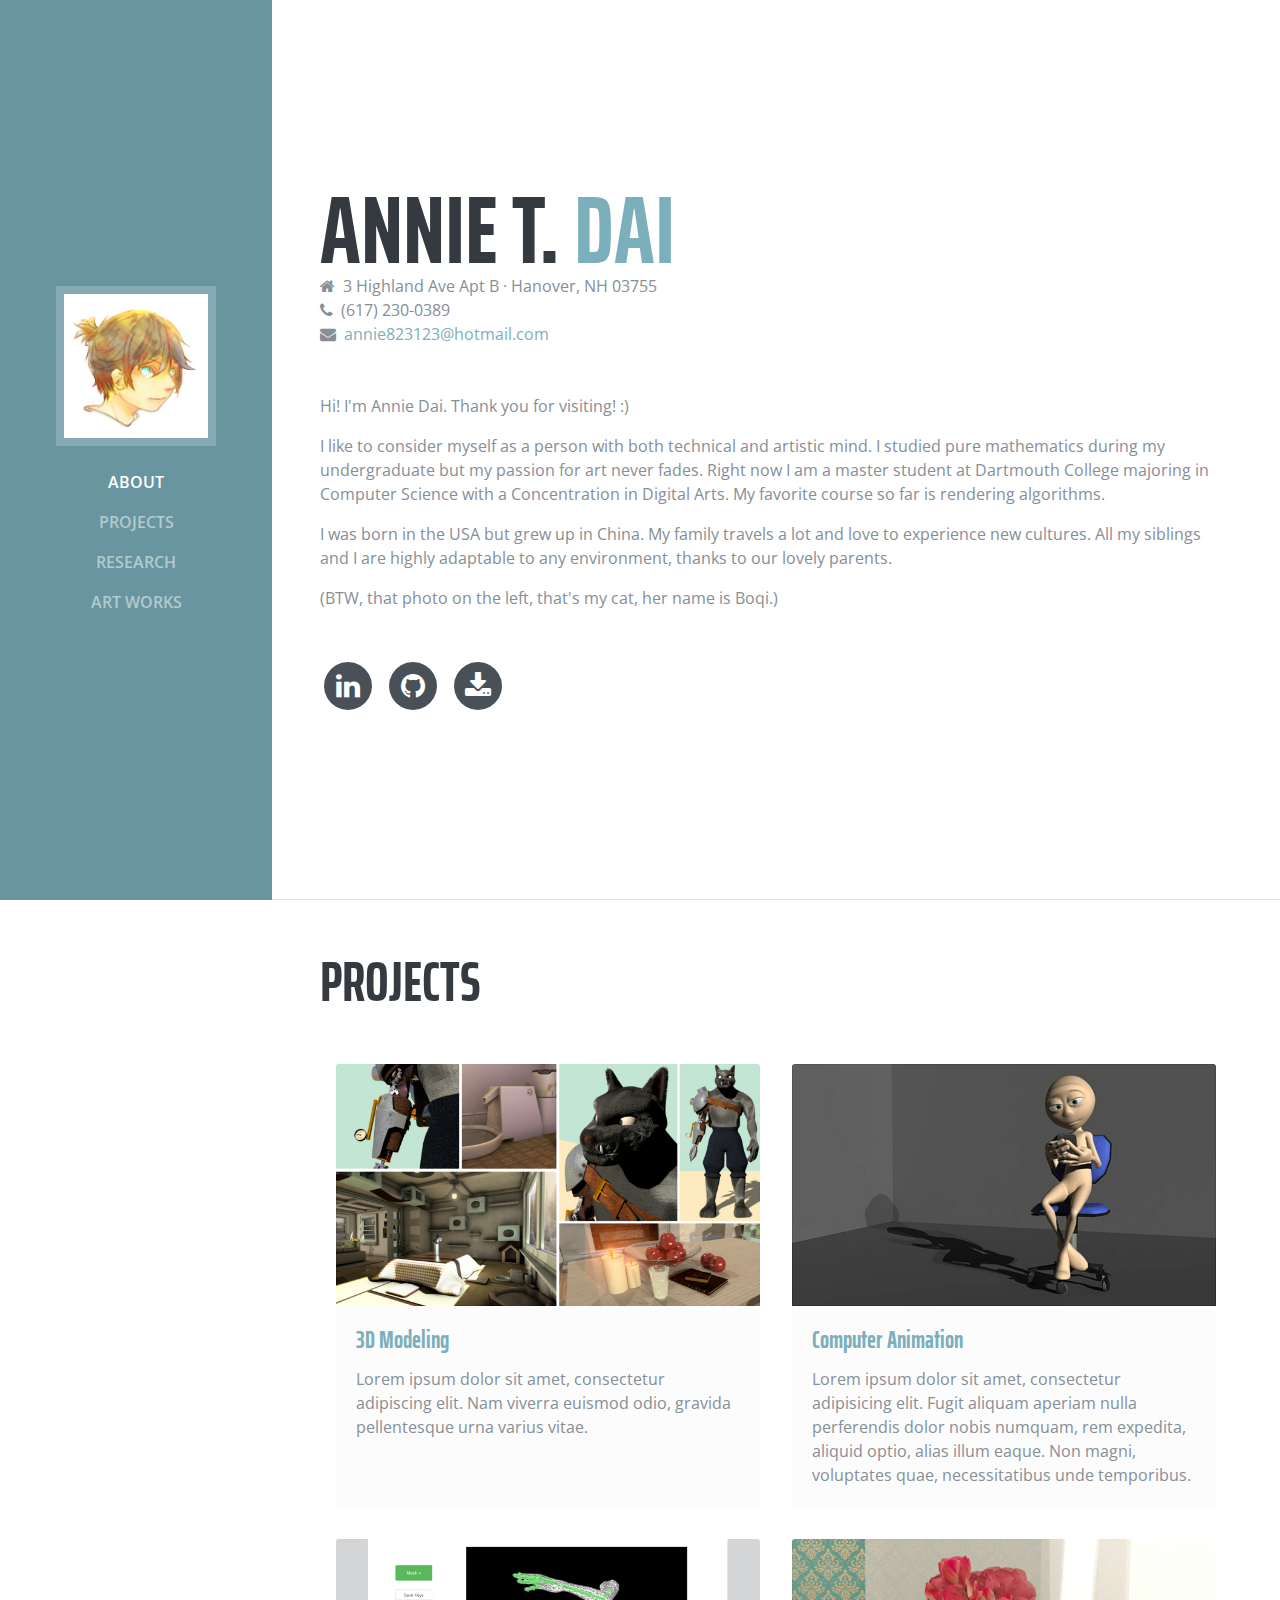
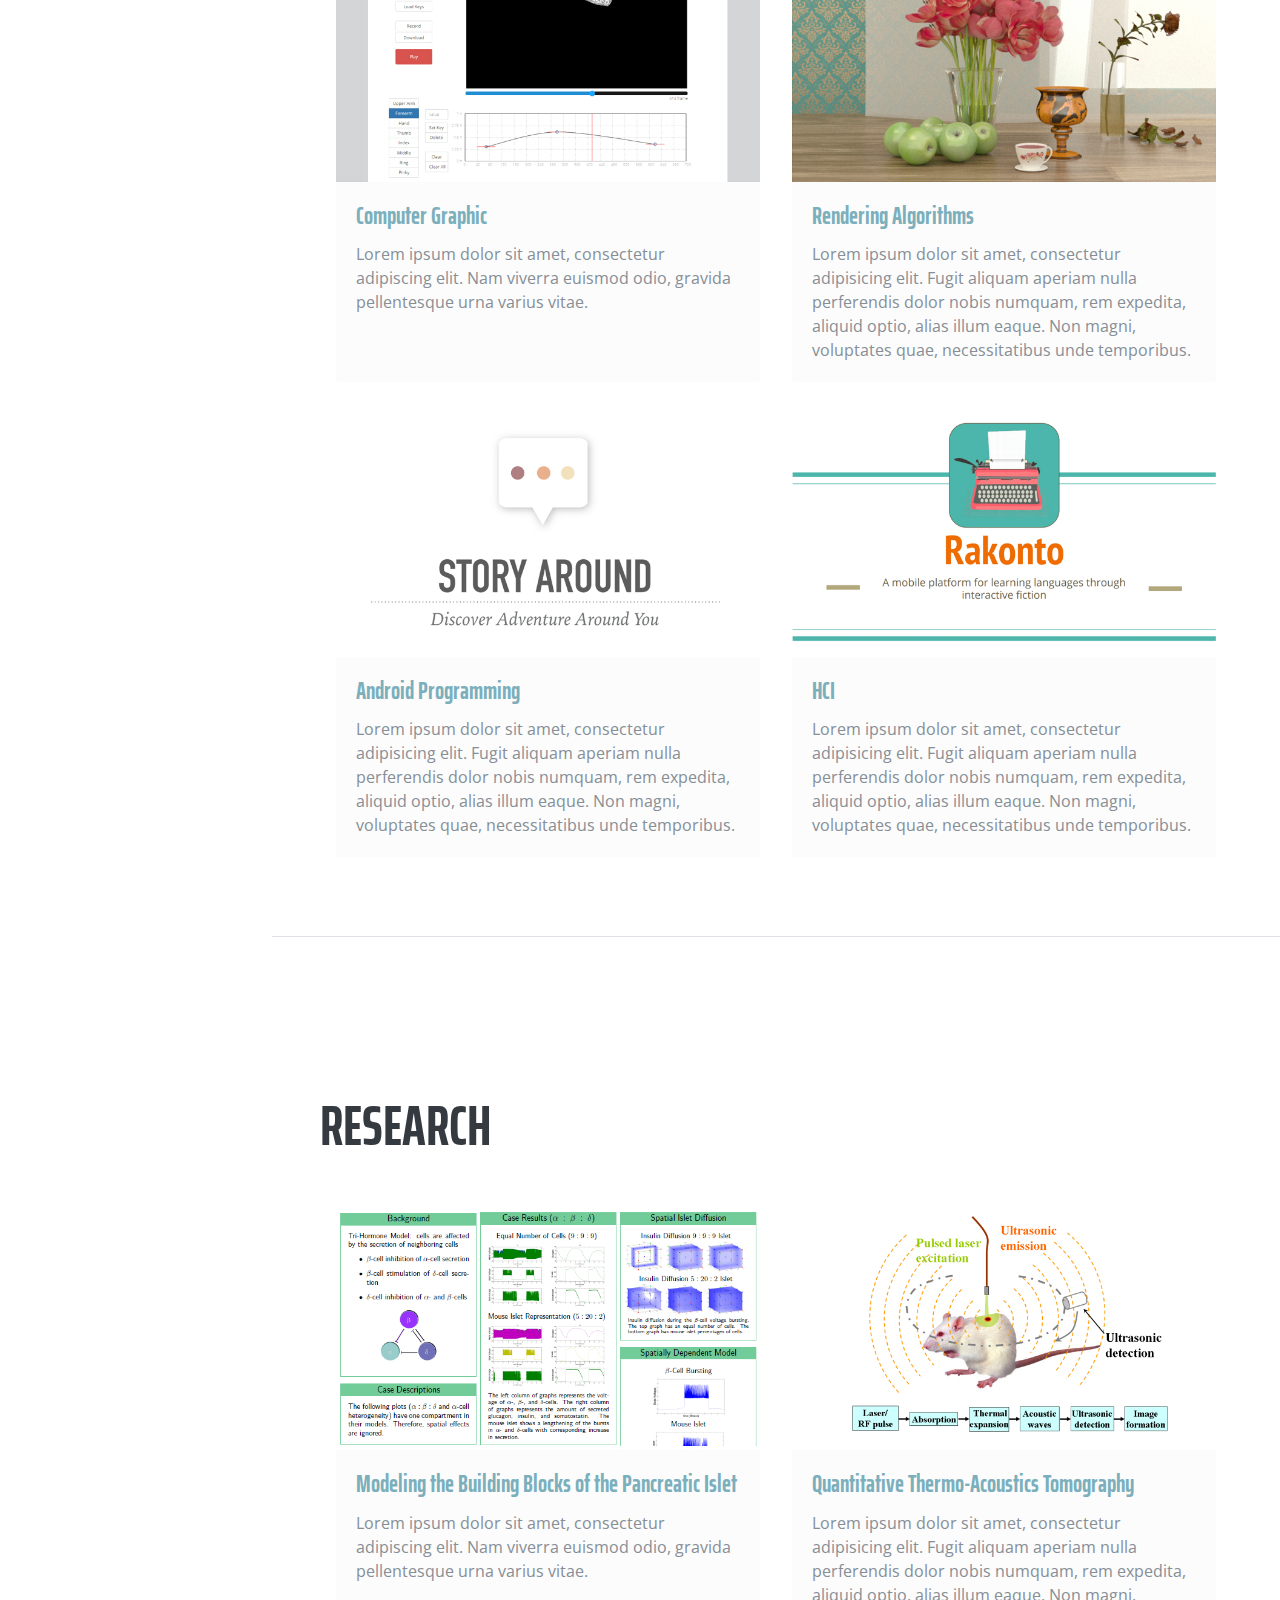
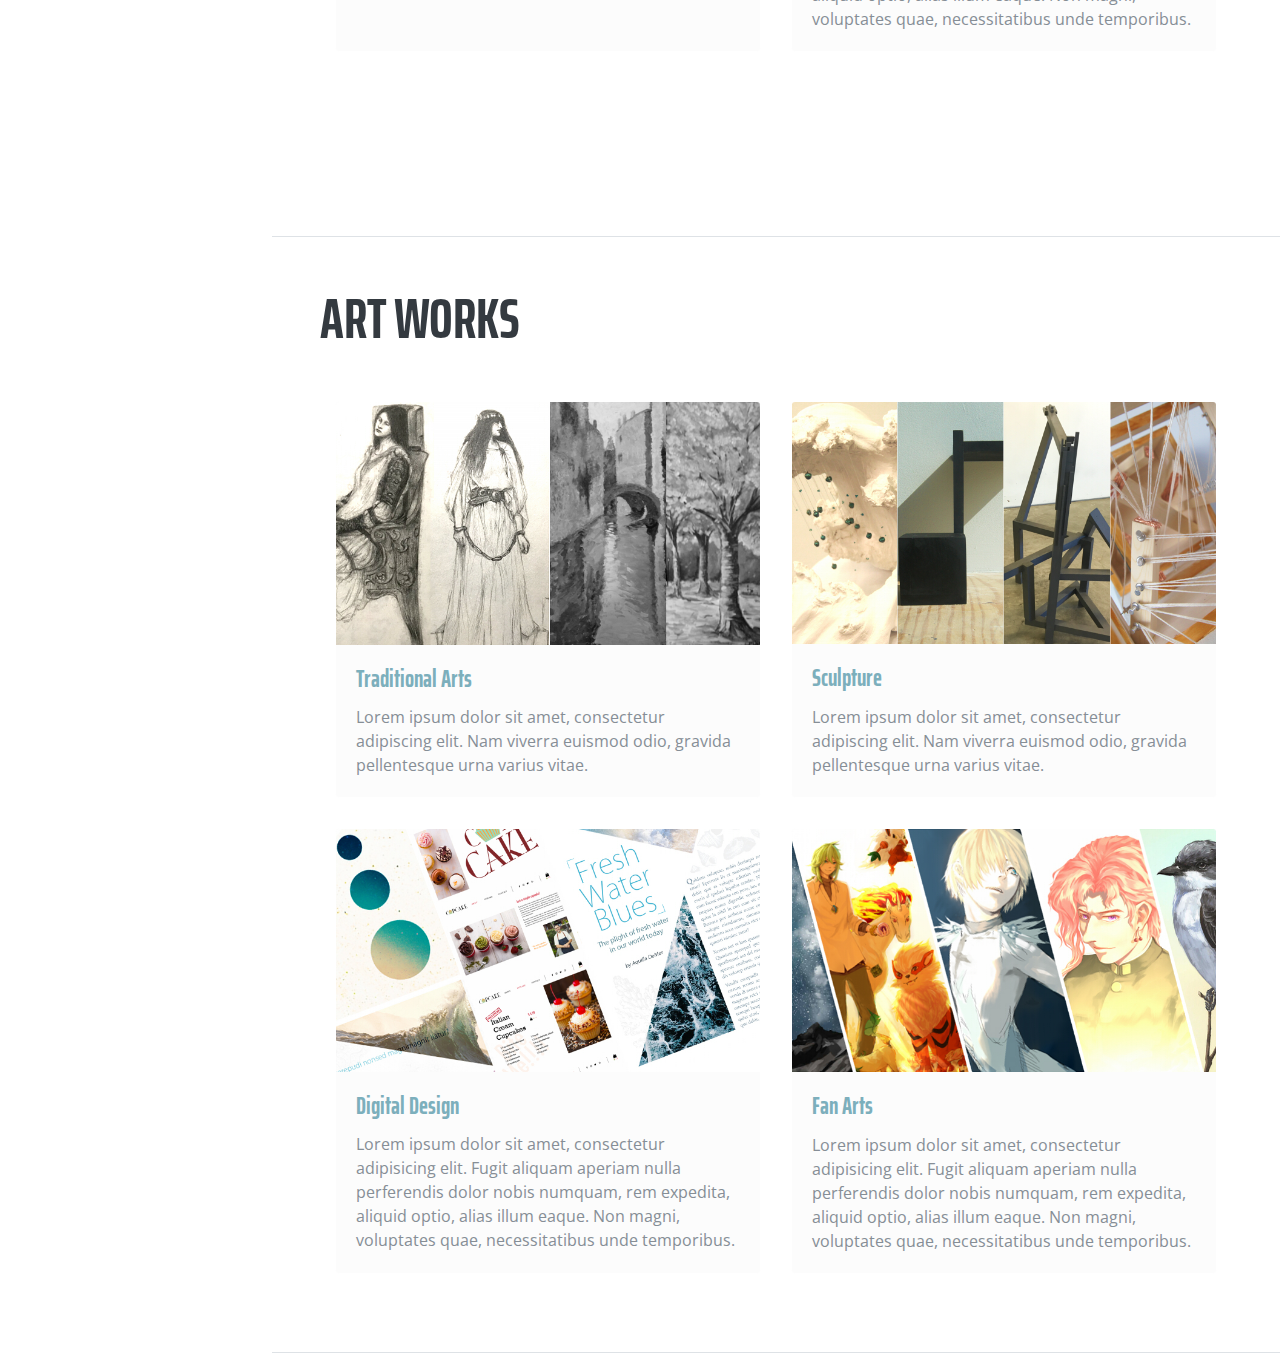
==== commit 8dce1ab4: "self introduction" ====
--- a/index.html
+++ b/index.html
@@ -86,9 +86,9 @@
         (BTW, that photo on the left, that's my cat, her name is Boqi.)
       </p>
 
-      <div class="progress" style="margin-bottom: 100px;">
+<!--       <div class="progress" style="margin-bottom: 100px;">
           <div class="progress-bar bg-info progress-bar-striped" role="progressbar" style="width: 25%;" aria-valuenow="25" aria-valuemin="0" aria-valuemax="100">25%</div>
-      </div>
+      </div> -->
 
       <ul class="list-inline list-social-icons mb-0">
 
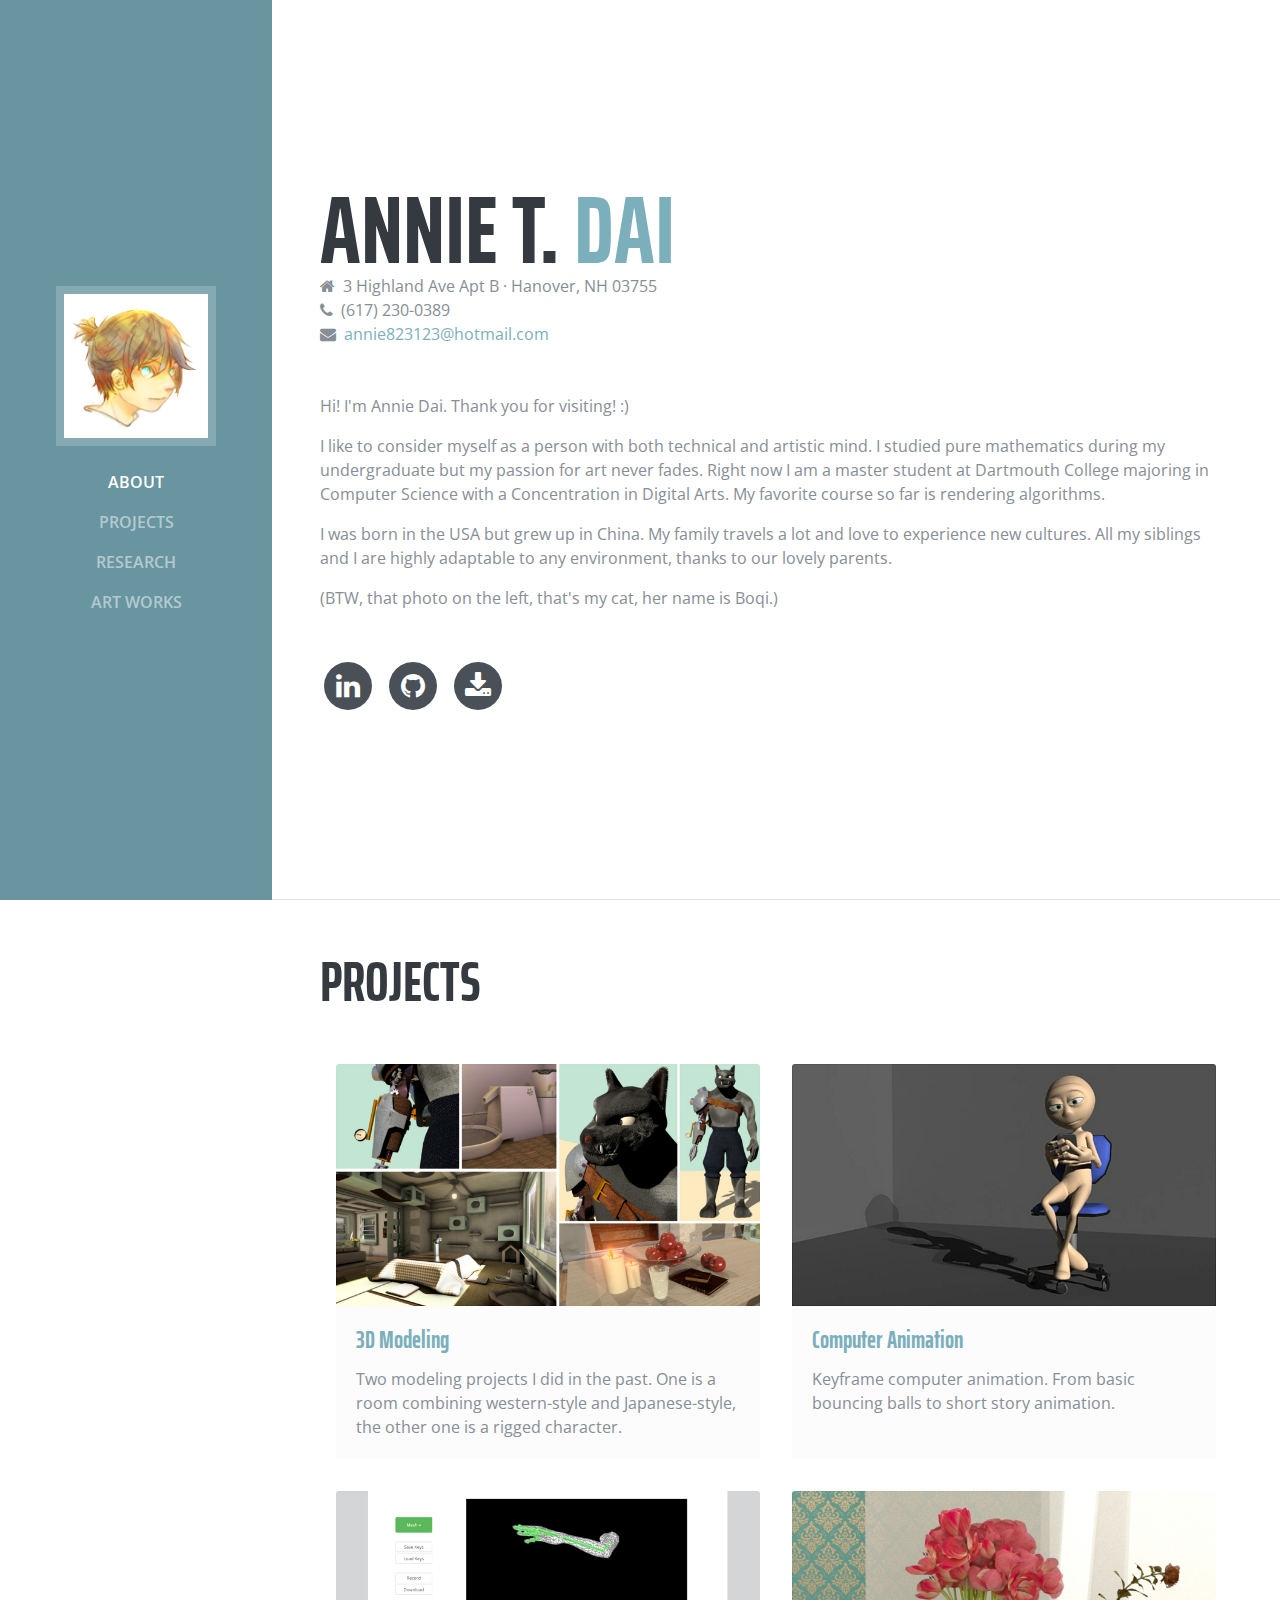
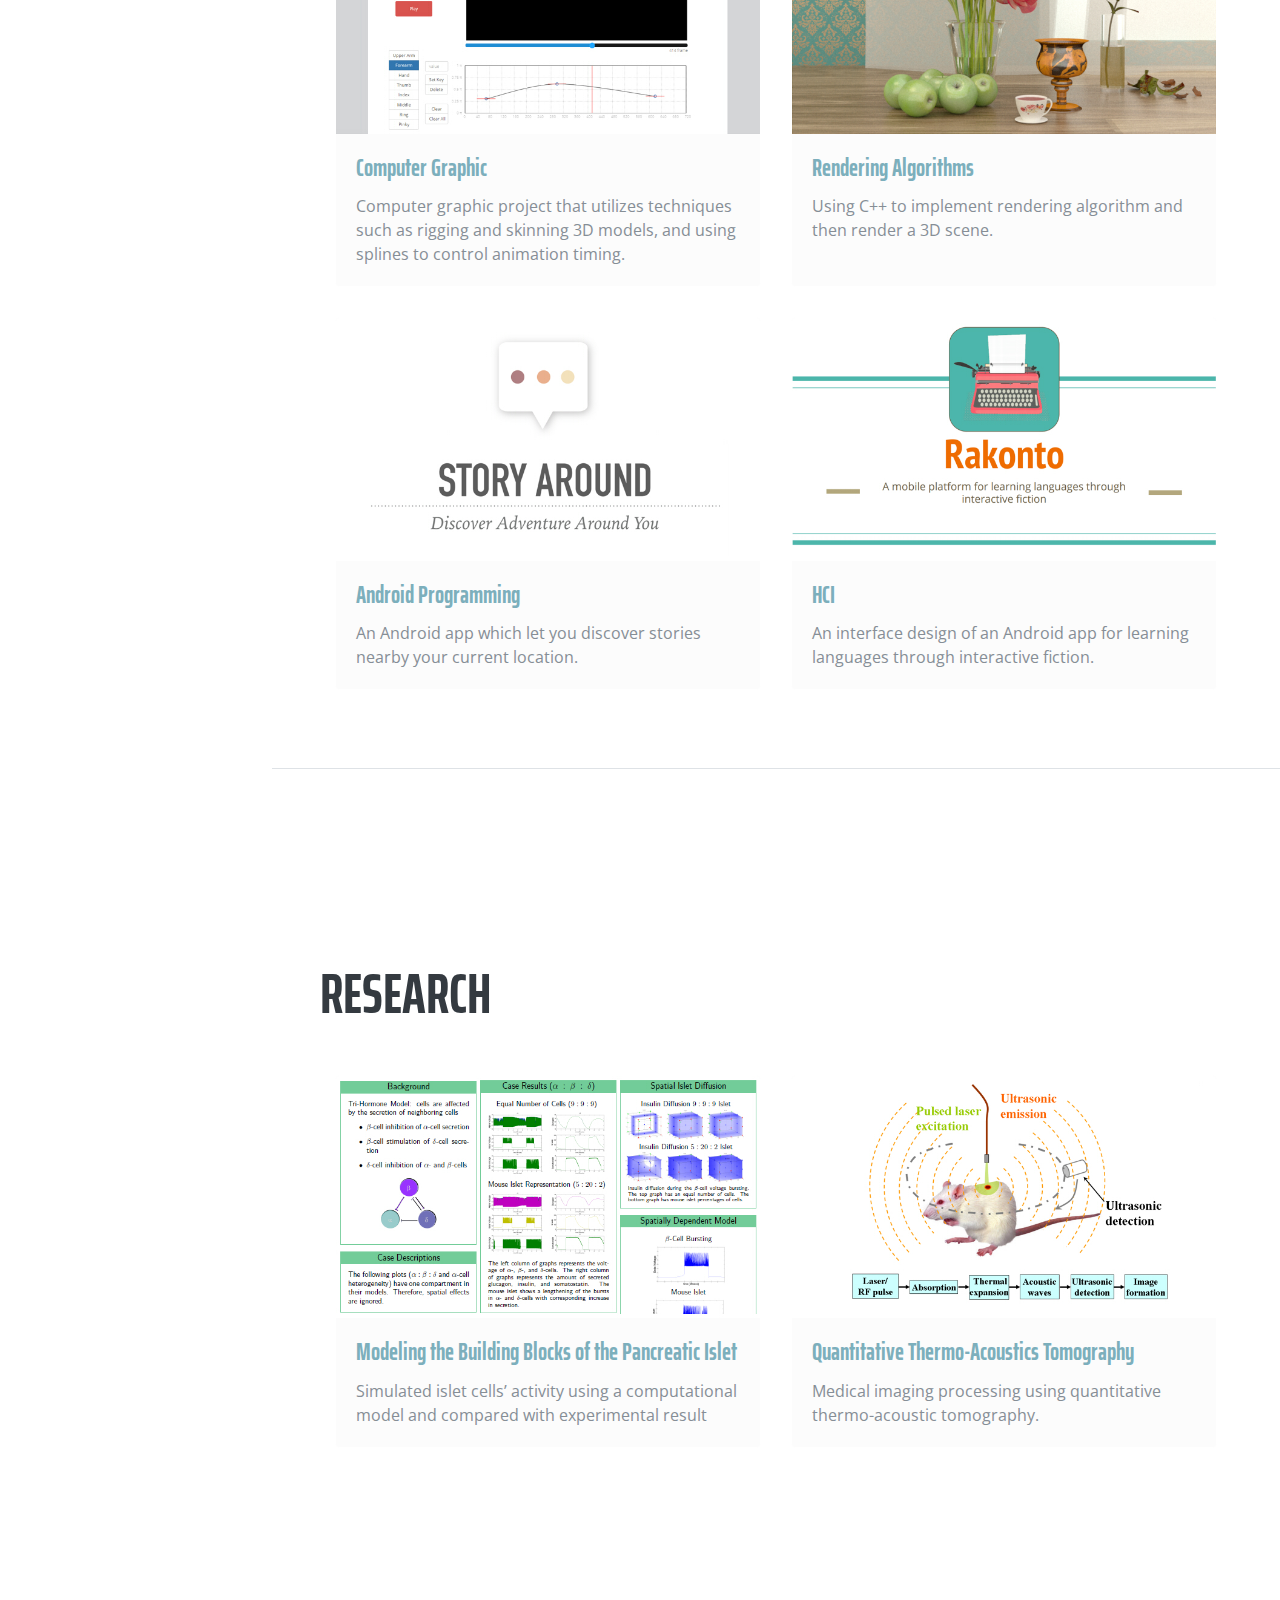
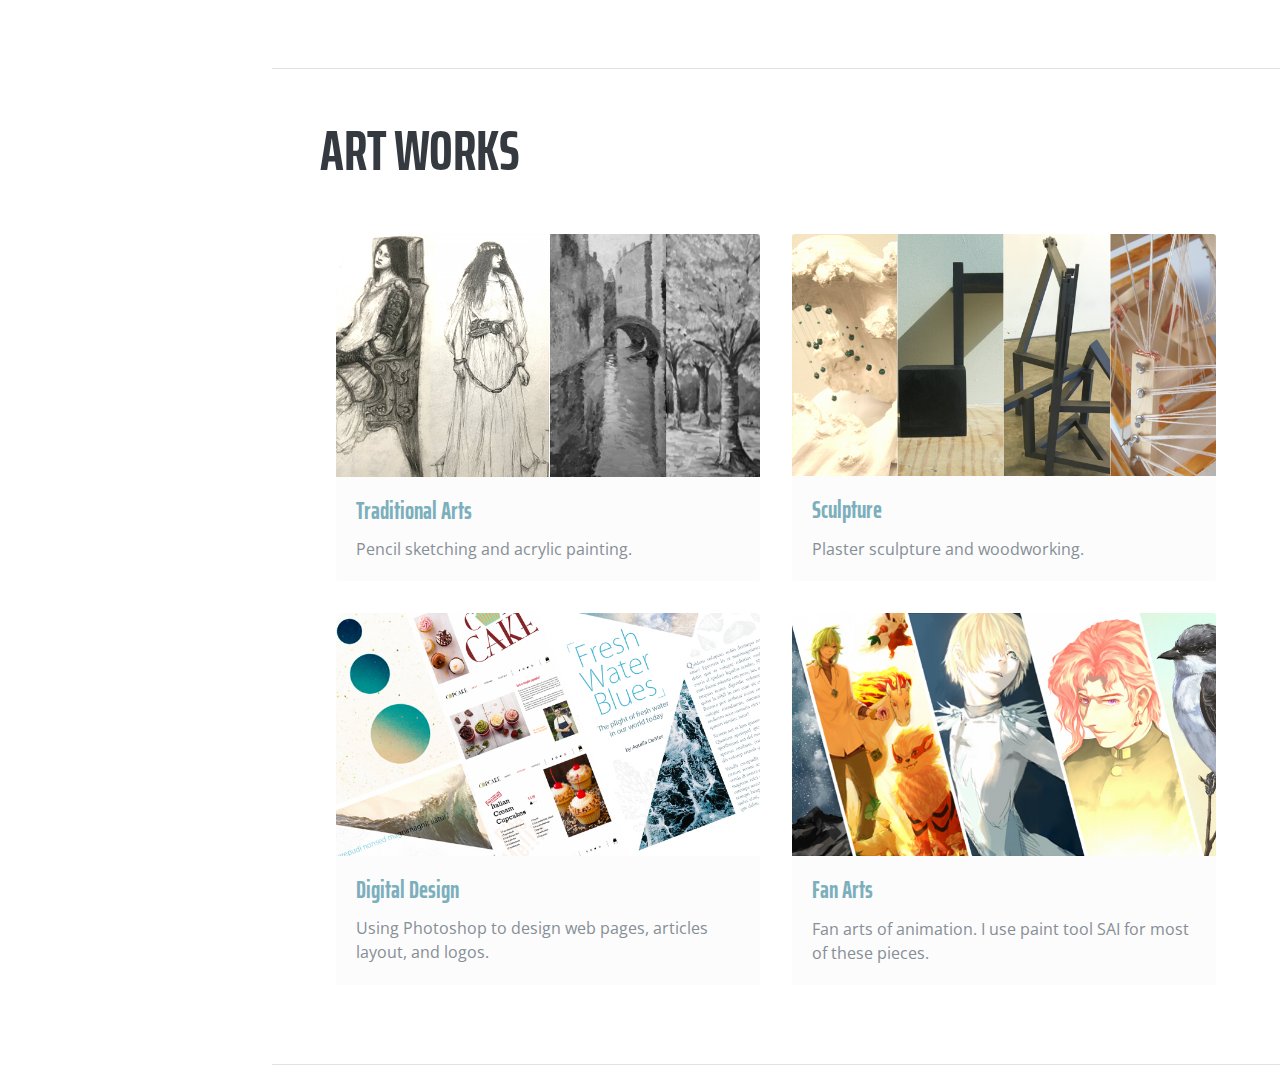
==== commit c2bb4519: "description" ====
--- a/index.html
+++ b/index.html
@@ -146,7 +146,7 @@
                   <h4 class="card-title">
                     <a href="#">3D Modeling</a>
                   </h4>
-                  <p class="card-text">Lorem ipsum dolor sit amet, consectetur adipiscing elit. Nam viverra euismod odio, gravida pellentesque urna varius vitae.</p>
+                  <p class="card-text">Two modeling projects I did in the past. One is a room combining western-style and Japanese-style, the other one is a rigged character. </p>
                 </div>
               </div>
             </div>
@@ -158,7 +158,7 @@
                   <h4 class="card-title">
                     <a href="#">Computer Animation</a>
                   </h4>
-                  <p class="card-text">Lorem ipsum dolor sit amet, consectetur adipisicing elit. Fugit aliquam aperiam nulla perferendis dolor nobis numquam, rem expedita, aliquid optio, alias illum eaque. Non magni, voluptates quae, necessitatibus unde temporibus.</p>
+                  <p class="card-text">Keyframe computer animation. From basic bouncing balls to short story animation. </p>
                 </div>
               </div>
             </div>
@@ -170,7 +170,7 @@
                   <h4 class="card-title">
                     <a href="#">Computer Graphic</a>
                   </h4>
-                  <p class="card-text">Lorem ipsum dolor sit amet, consectetur adipiscing elit. Nam viverra euismod odio, gravida pellentesque urna varius vitae.</p>
+                  <p class="card-text">Computer graphic project that utilizes techniques such as rigging and skinning 3D models, and using splines to control animation timing. </p>
                 </div>
               </div>
             </div>
@@ -182,7 +182,7 @@
                   <h4 class="card-title">
                     <a href="#">Rendering Algorithms</a>
                   </h4>
-                  <p class="card-text">Lorem ipsum dolor sit amet, consectetur adipisicing elit. Fugit aliquam aperiam nulla perferendis dolor nobis numquam, rem expedita, aliquid optio, alias illum eaque. Non magni, voluptates quae, necessitatibus unde temporibus.</p>
+                  <p class="card-text">Using C++ to implement rendering algorithm and then render a 3D scene. </p>
                 </div>
               </div>
             </div>
@@ -195,7 +195,7 @@
                   <h4 class="card-title">
                     <a href="#">Android Programming</a>
                   </h4>
-                  <p class="card-text">Lorem ipsum dolor sit amet, consectetur adipisicing elit. Fugit aliquam aperiam nulla perferendis dolor nobis numquam, rem expedita, aliquid optio, alias illum eaque. Non magni, voluptates quae, necessitatibus unde temporibus.</p>
+                  <p class="card-text">An Android app which let you discover stories nearby your current location. </p>
                 </div>
               </div>
             </div>
@@ -207,7 +207,7 @@
                   <h4 class="card-title">
                     <a href="#">HCI</a>
                   </h4>
-                  <p class="card-text">Lorem ipsum dolor sit amet, consectetur adipisicing elit. Fugit aliquam aperiam nulla perferendis dolor nobis numquam, rem expedita, aliquid optio, alias illum eaque. Non magni, voluptates quae, necessitatibus unde temporibus.</p>
+                  <p class="card-text">An interface design of an Android app for learning languages through interactive fiction. </p>
                 </div>
               </div>
             </div>
@@ -245,7 +245,7 @@
                   <h4 class="card-title">
                     <a href="#">Modeling the Building Blocks of the Pancreatic Islet</a>
                   </h4>
-                  <p class="card-text">Lorem ipsum dolor sit amet, consectetur adipiscing elit. Nam viverra euismod odio, gravida pellentesque urna varius vitae.</p>
+                  <p class="card-text">Simulated islet cells’ activity using a computational model and compared with experimental result</p>
                 </div>
               </div>
             </div>
@@ -257,7 +257,7 @@
                   <h4 class="card-title">
                     <a href="#">Quantitative Thermo-Acoustics Tomography</a>
                   </h4>
-                  <p class="card-text">Lorem ipsum dolor sit amet, consectetur adipisicing elit. Fugit aliquam aperiam nulla perferendis dolor nobis numquam, rem expedita, aliquid optio, alias illum eaque. Non magni, voluptates quae, necessitatibus unde temporibus.</p>
+                  <p class="card-text">Medical imaging processing using quantitative thermo-acoustic tomography. </p>
                 </div>
               </div>
             </div>
@@ -290,7 +290,7 @@
                   <h4 class="card-title">
                     <a href="#">Traditional Arts</a>
                   </h4>
-                  <p class="card-text">Lorem ipsum dolor sit amet, consectetur adipiscing elit. Nam viverra euismod odio, gravida pellentesque urna varius vitae.</p>
+                  <p class="card-text">Pencil sketching and acrylic painting.</p>
                 </div>
               </div>
             </div>
@@ -302,7 +302,7 @@
                   <h4 class="card-title">
                     <a href="#">Sculpture</a>
                   </h4>
-                  <p class="card-text">Lorem ipsum dolor sit amet, consectetur adipiscing elit. Nam viverra euismod odio, gravida pellentesque urna varius vitae.</p>
+                  <p class="card-text">Plaster sculpture and woodworking.</p>
                 </div>
               </div>
             </div>
@@ -314,7 +314,7 @@
                   <h4 class="card-title">
                     <a href="#">Digital Design</a>
                   </h4>
-                  <p class="card-text">Lorem ipsum dolor sit amet, consectetur adipisicing elit. Fugit aliquam aperiam nulla perferendis dolor nobis numquam, rem expedita, aliquid optio, alias illum eaque. Non magni, voluptates quae, necessitatibus unde temporibus.</p>
+                  <p class="card-text">Using Photoshop to design web pages, articles layout, and logos.</p>
                 </div>
               </div>
             </div>
@@ -326,7 +326,7 @@
                   <h4 class="card-title">
                     <a href="#">Fan Arts</a>
                   </h4>
-                  <p class="card-text">Lorem ipsum dolor sit amet, consectetur adipisicing elit. Fugit aliquam aperiam nulla perferendis dolor nobis numquam, rem expedita, aliquid optio, alias illum eaque. Non magni, voluptates quae, necessitatibus unde temporibus.</p>
+                  <p class="card-text">Fan arts of animation. I use paint tool SAI for most of these pieces. </p>
                 </div>
               </div>
             </div>
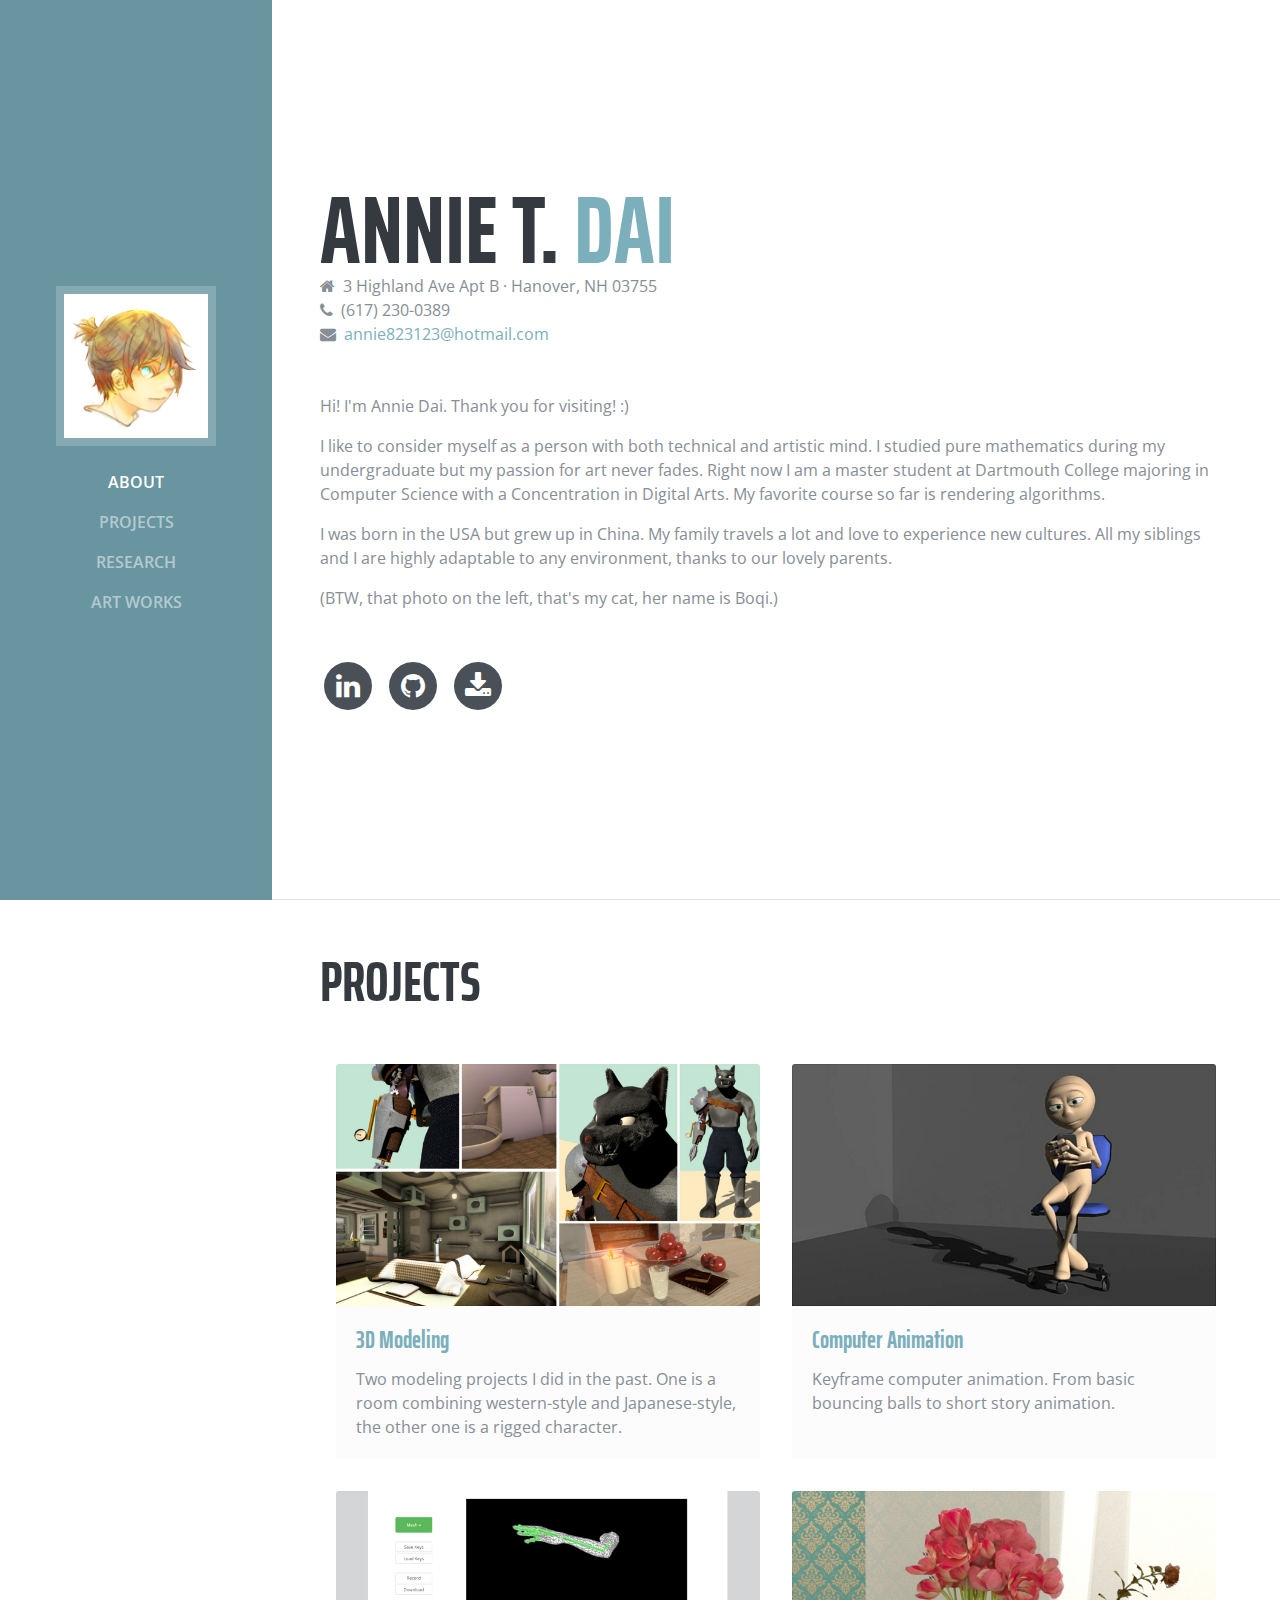
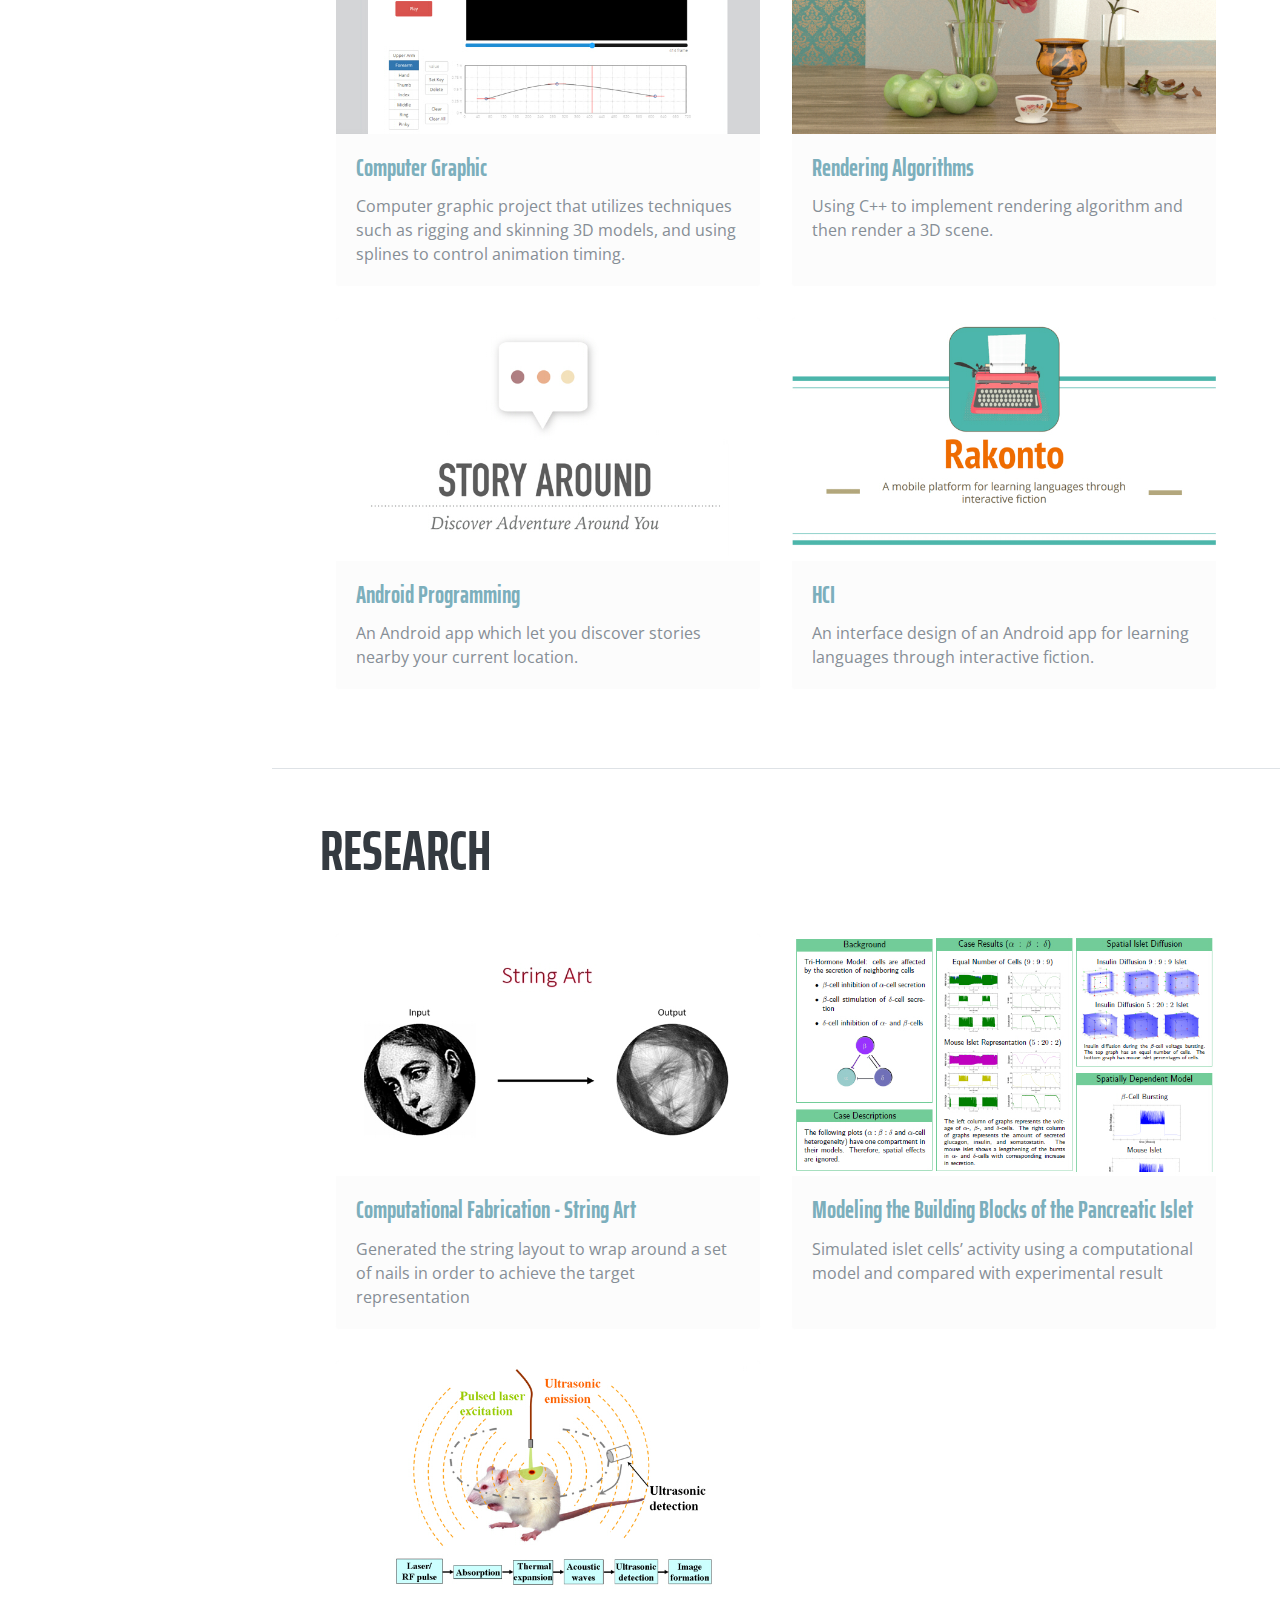
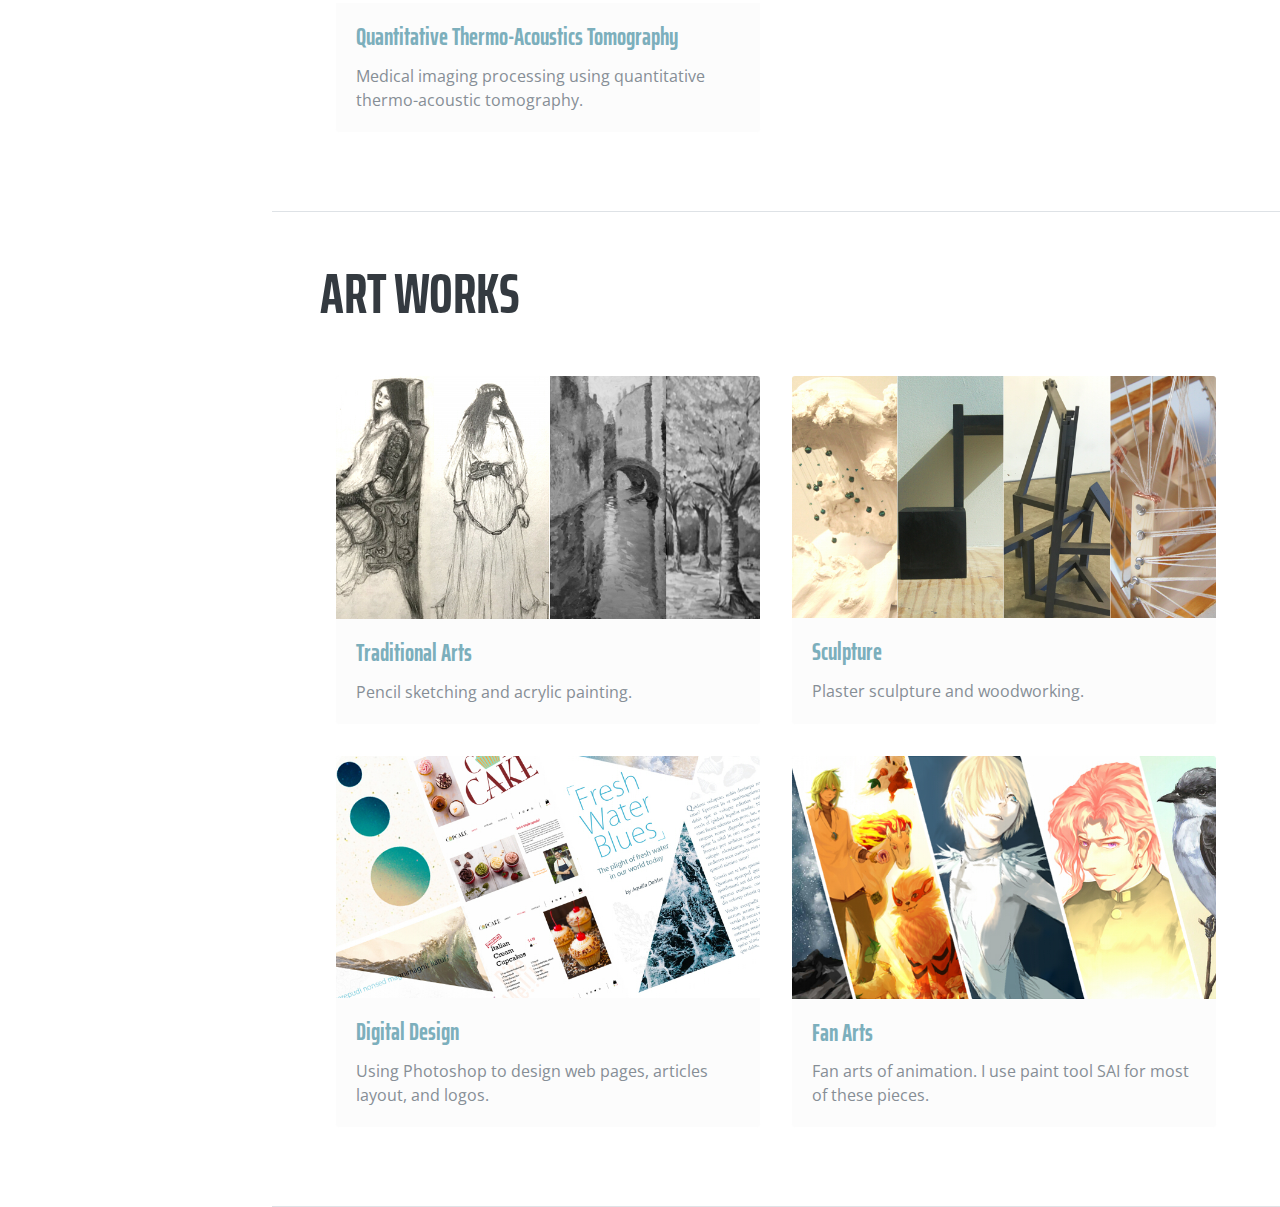
==== commit 0bf1d622: "update research" ====
--- a/index.html
+++ b/index.html
@@ -111,7 +111,7 @@
         </li>
 
         <li class="list-inline-item">
-          <a href="file/resume.pdf">
+          <a href="file/resume2018.pdf">
             <span class="fa-stack fa-lg">
               <i class="fa fa-circle fa-stack-2x"></i>
               <i class="fa fa-download fa-stack-1x fa-inverse"></i>
@@ -141,10 +141,10 @@
 
             <div class="col-lg-6 portfolio-item">
               <div class="card h-100">
-                <a href="#"><img class="card-img-top" src="img/project1.jpg" alt=""></a>
-                <div class="card-body">
-                  <h4 class="card-title">
-                    <a href="#">3D Modeling</a>
+                <a href="file/3DModeling.pdf"><img class="card-img-top" src="img/project1.jpg" alt=""></a>
+                <div class="card-body">
+                  <h4 class="card-title">
+                    <a href="file/3DModeling.pdf">3D Modeling</a>
                   </h4>
                   <p class="card-text">Two modeling projects I did in the past. One is a room combining western-style and Japanese-style, the other one is a rigged character. </p>
                 </div>
@@ -153,10 +153,10 @@
 
             <div class="col-lg-6 portfolio-item">
               <div class="card h-100">
-                <a href="#"><img class="card-img-top" src="img/project2.jpg" alt=""></a>
-                <div class="card-body">
-                  <h4 class="card-title">
-                    <a href="#">Computer Animation</a>
+                <a href="https://drive.google.com/file/d/1A-8wKX5iU3mkQTDM4Z5LyM95EmAT6KLW/view?usp=sharing"><img class="card-img-top" src="img/project2.jpg" alt=""></a>
+                <div class="card-body">
+                  <h4 class="card-title">
+                    <a href="https://drive.google.com/file/d/1A-8wKX5iU3mkQTDM4Z5LyM95EmAT6KLW/view?usp=sharing">Computer Animation</a>
                   </h4>
                   <p class="card-text">Keyframe computer animation. From basic bouncing balls to short story animation. </p>
                 </div>
@@ -177,10 +177,10 @@
 
             <div class="col-lg-6 portfolio-item">
               <div class="card h-100">
-                <a href="#"><img class="card-img-top" src="img/project4.jpg" alt=""></a>
-                <div class="card-body">
-                  <h4 class="card-title">
-                    <a href="#">Rendering Algorithms</a>
+                <a href="file/Rendering.pdf"><img class="card-img-top" src="img/project4.jpg" alt=""></a>
+                <div class="card-body">
+                  <h4 class="card-title">
+                    <a href="file/Rendering.pdf">Rendering Algorithms</a>
                   </h4>
                   <p class="card-text">Using C++ to implement rendering algorithm and then render a 3D scene. </p>
                 </div>
@@ -240,6 +240,19 @@
 
             <div class="col-lg-6 portfolio-item">
               <div class="card h-100">
+                <a href="#"><img class="card-img-top" src="img/research0.jpg" alt=""></a>
+                <div class="card-body">
+                  <h4 class="card-title">
+                    <a href="#">Computational Fabrication - String Art</a>
+                  </h4>
+                  <p class="card-text">Generated the string layout to wrap around a set of nails in order to achieve the target representation</p>
+                </div>
+              </div>
+            </div>
+
+
+            <div class="col-lg-6 portfolio-item">
+              <div class="card h-100">
                 <a href="#"><img class="card-img-top" src="img/research1.jpg" alt=""></a>
                 <div class="card-body">
                   <h4 class="card-title">
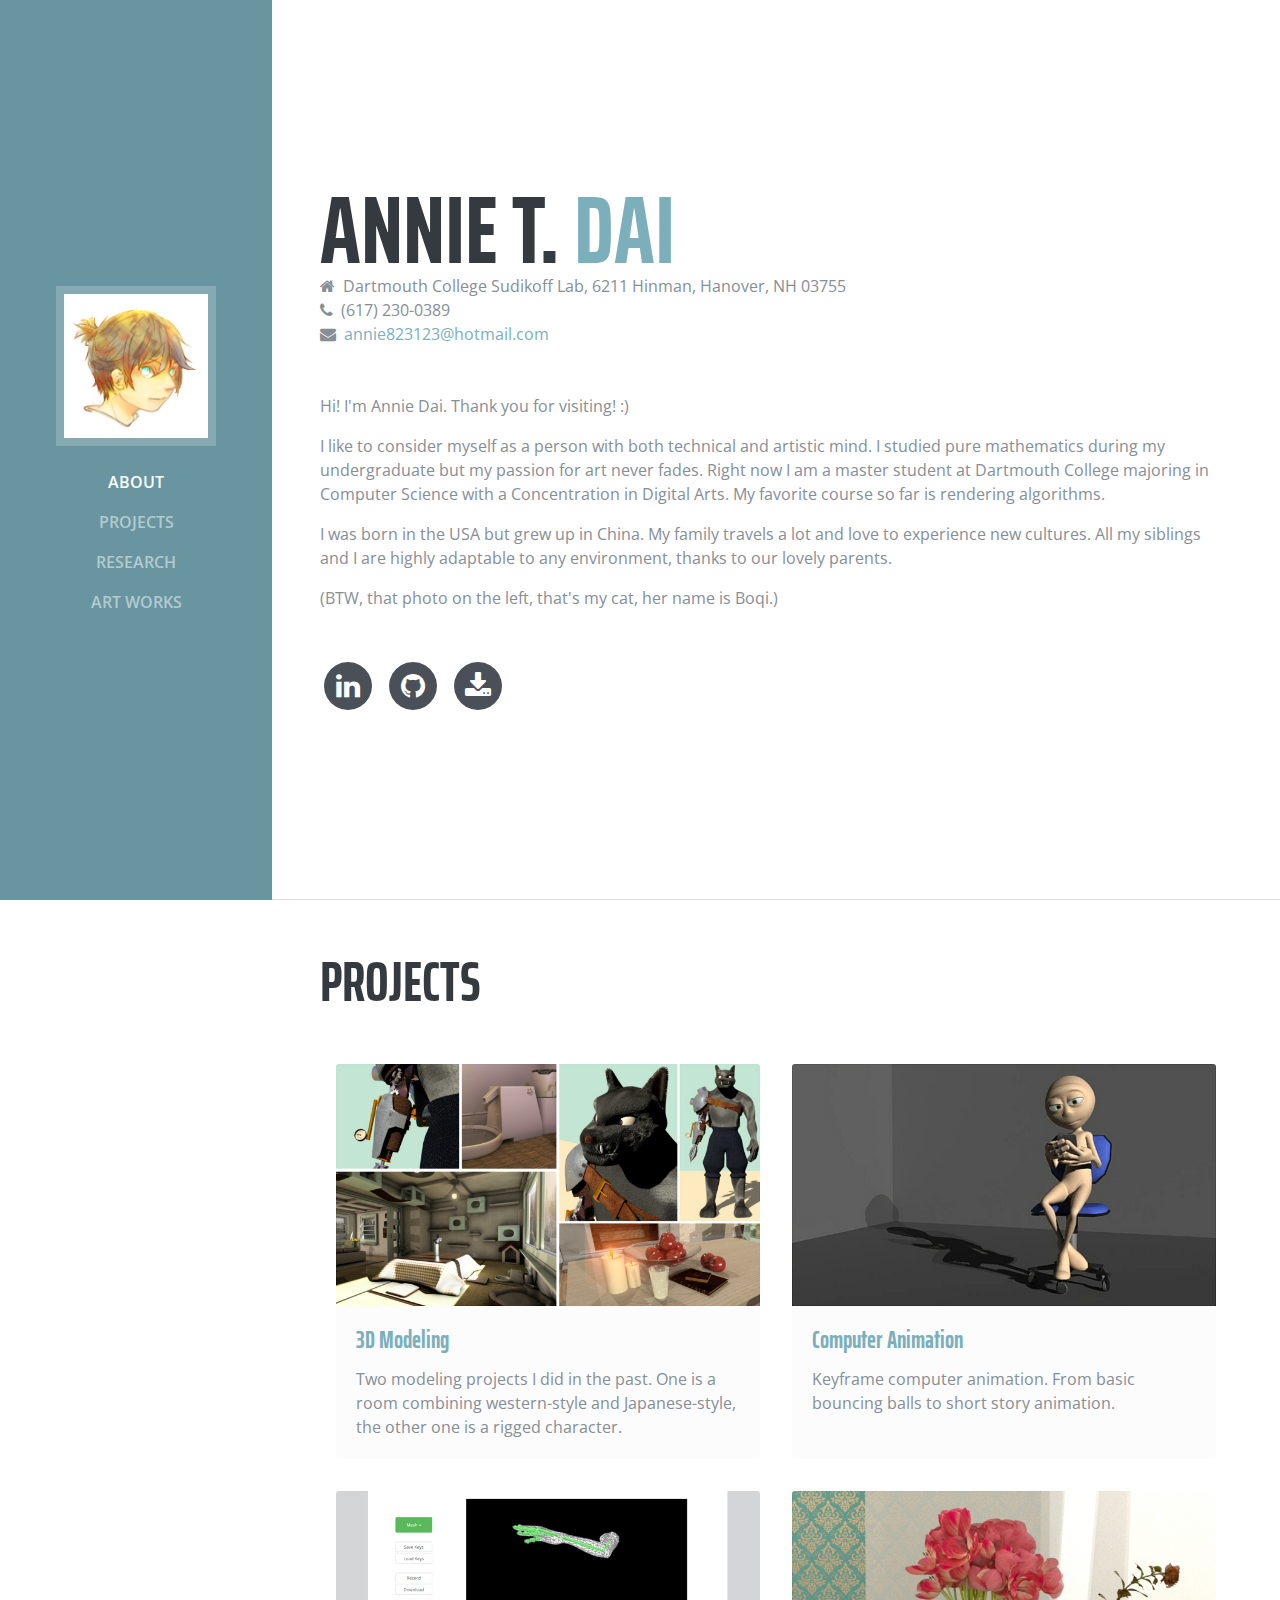
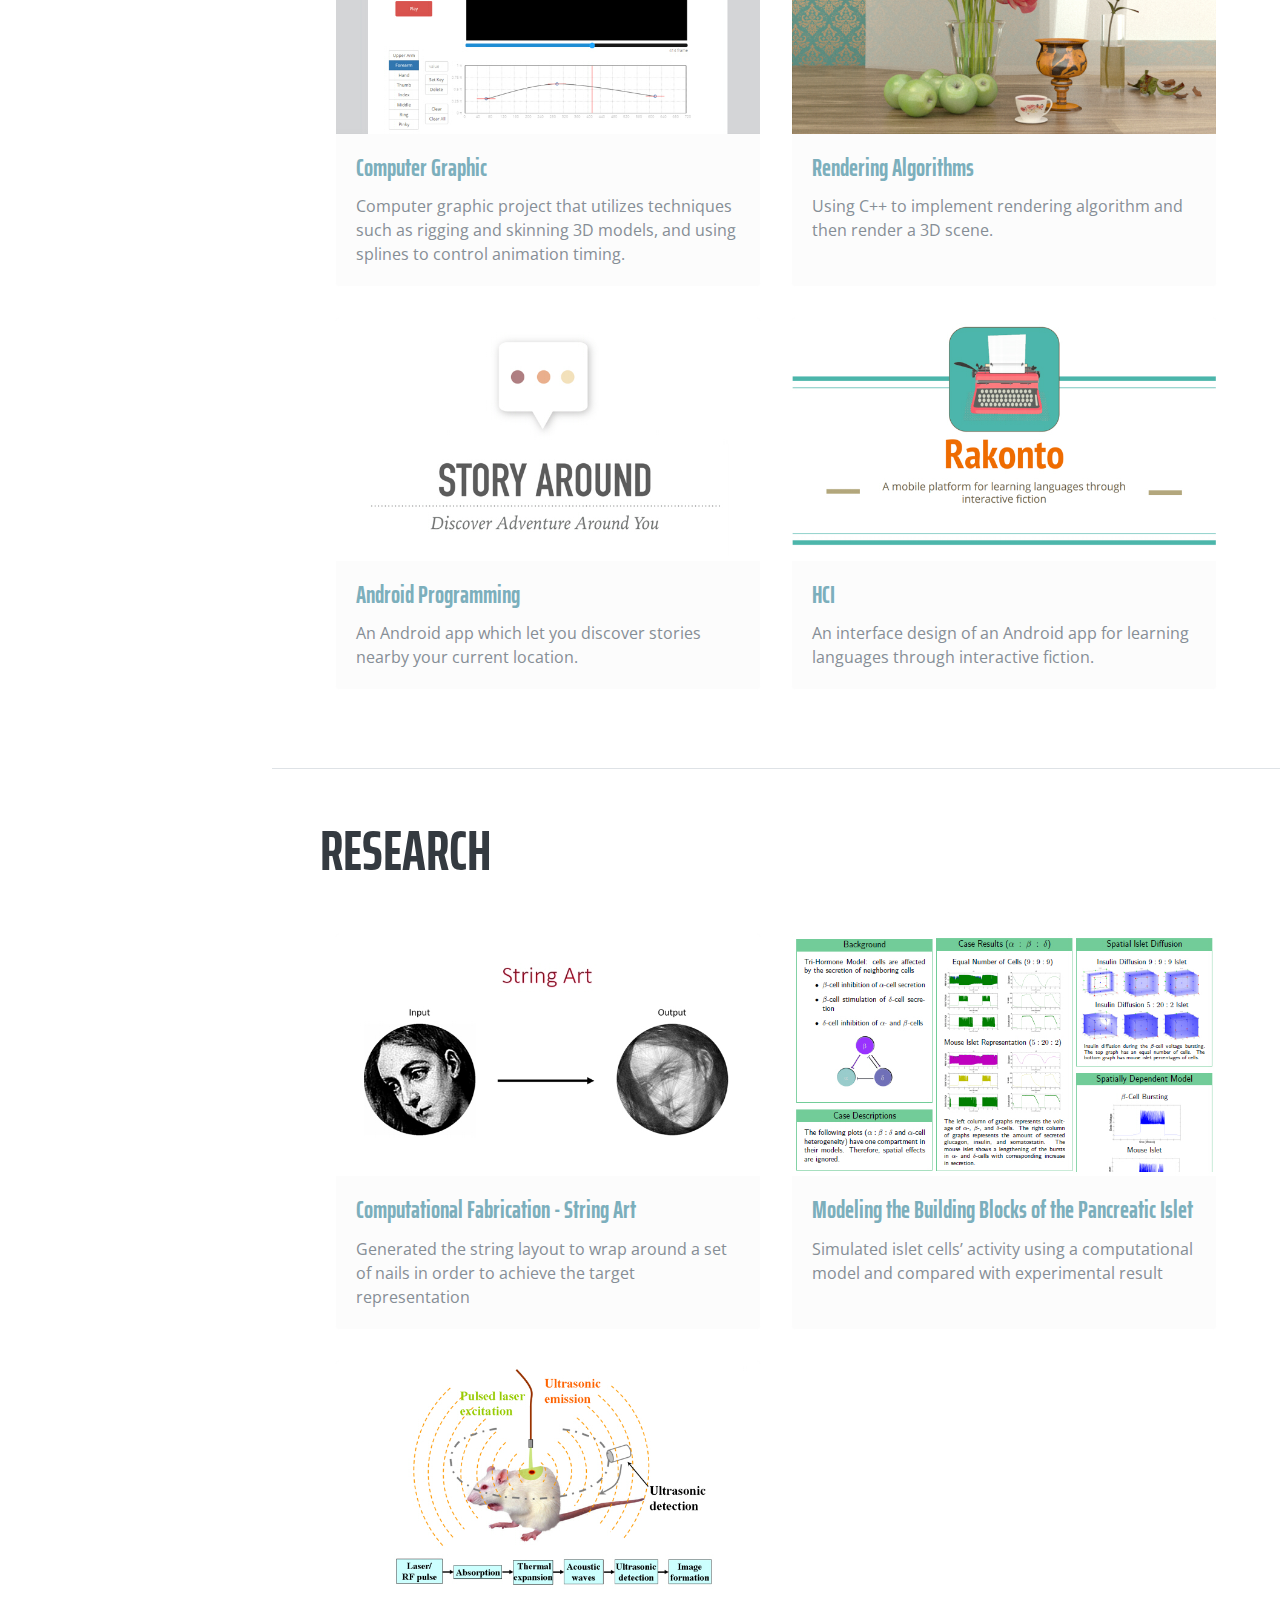
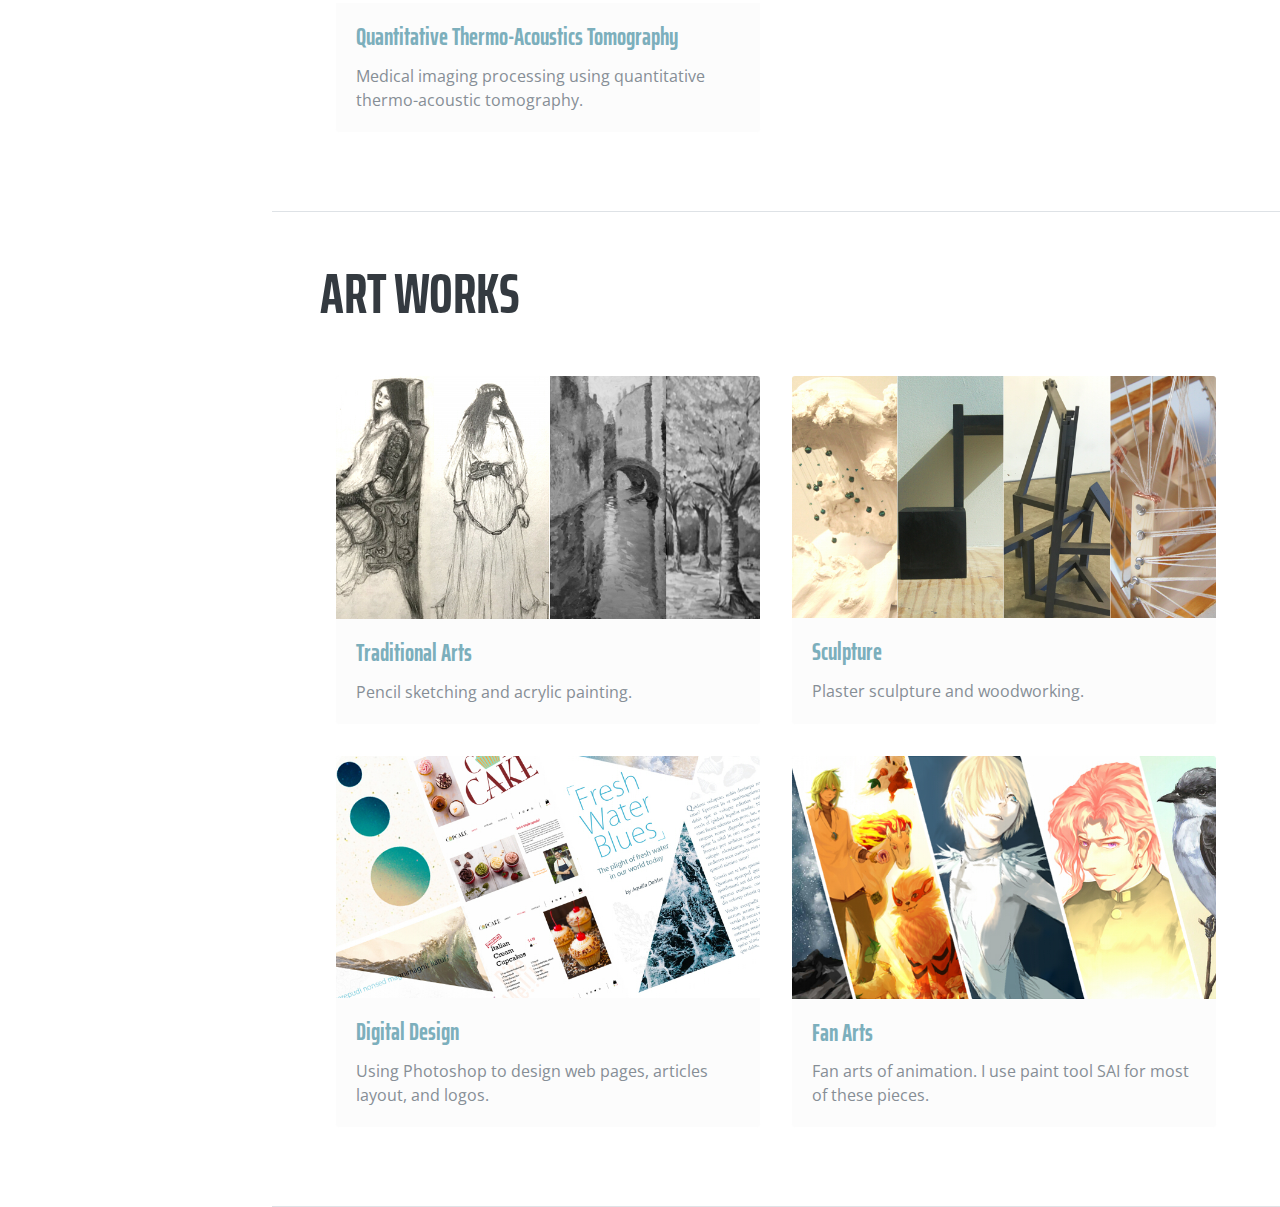
==== commit 0f61b539: "address changed" ====
--- a/index.html
+++ b/index.html
@@ -69,7 +69,7 @@
         <span class="text-primary">DAI</span>
       </h1>
       <div class="mb-5">
-        <div><span class="fa fa-home"></span>   &nbsp;<span>3 Highland Ave Apt B · Hanover, NH 03755</span></div>
+        <div><span class="fa fa-home"></span>   &nbsp;<span>Dartmouth College Sudikoff Lab, 6211 Hinman, Hanover, NH 03755</span></div>
         <div><span class="fa fa-phone"></span>   &nbsp;<span>(617) 230-0389</span></div>
         <div><span class="fa fa-envelope"></span>   &nbsp;<a href="mailto:annie823123@hotmail.com">annie823123@hotmail.com</a></div>
       </div>
